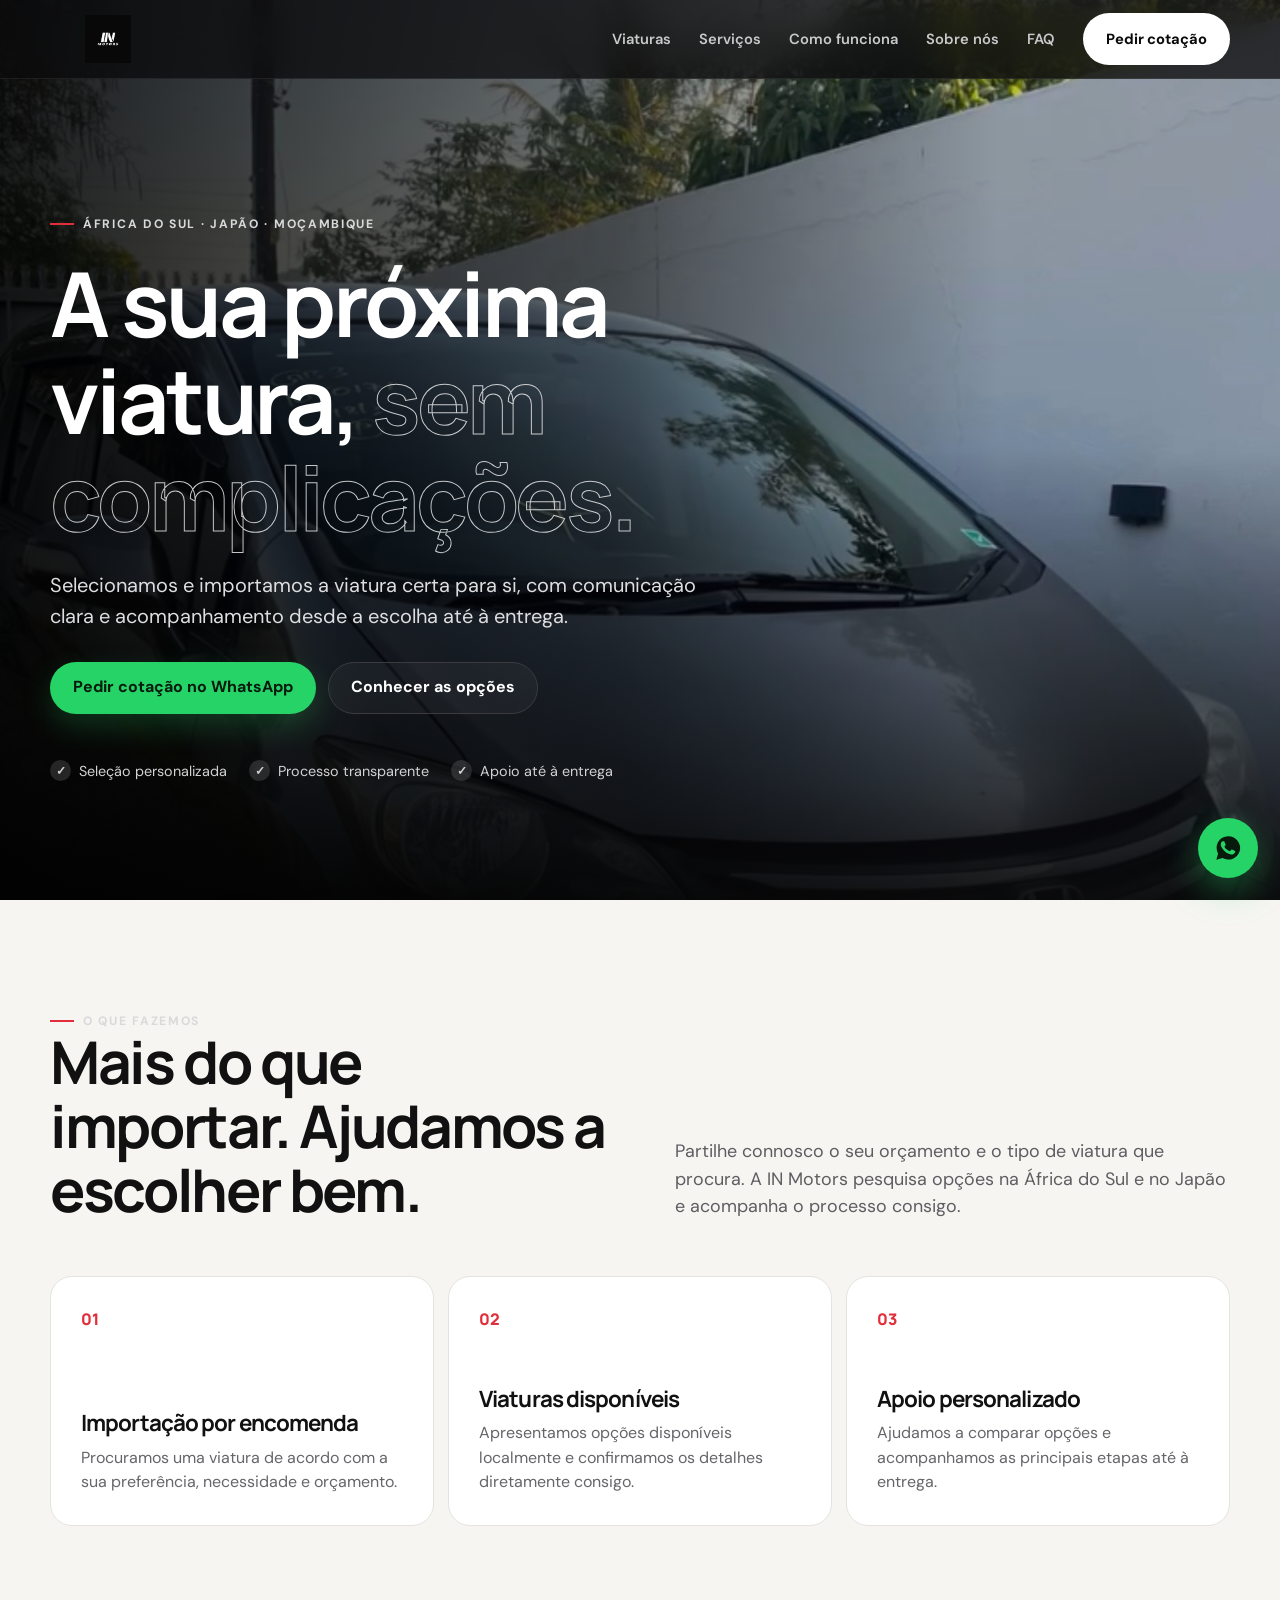
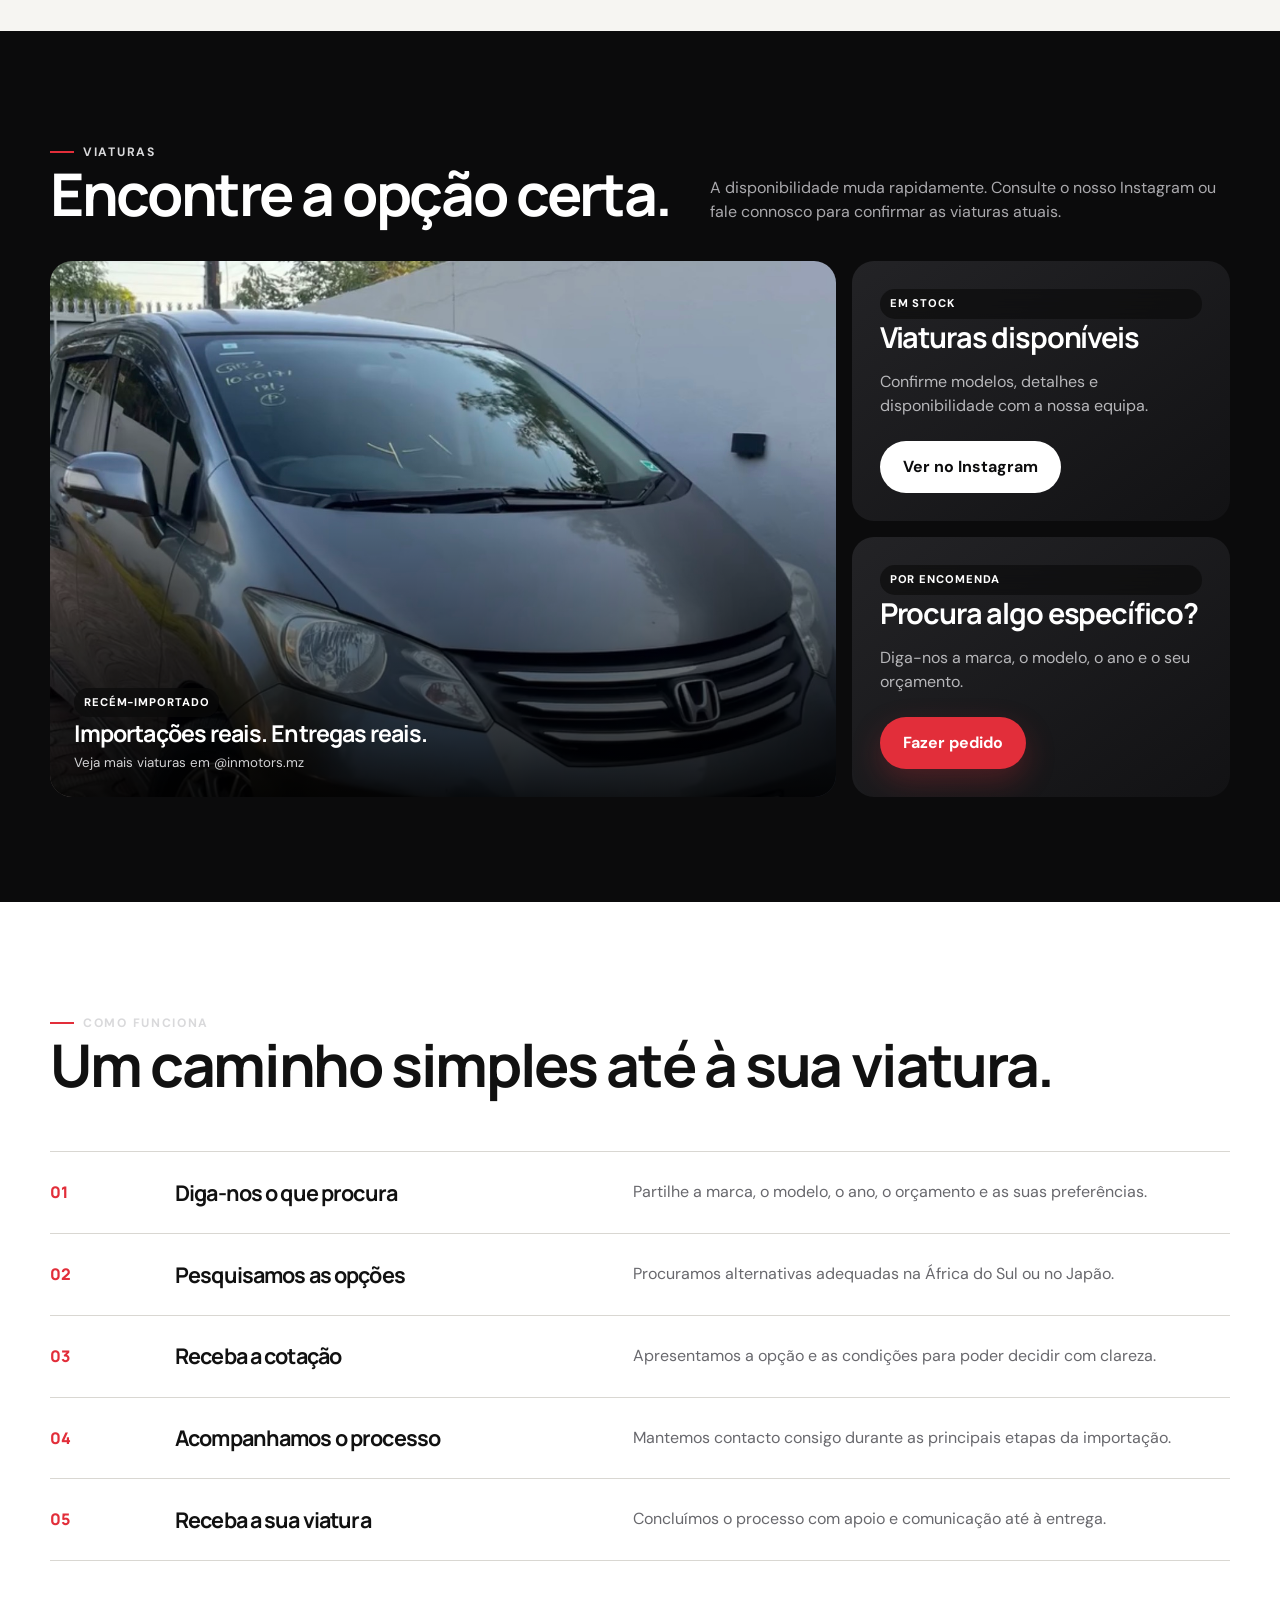
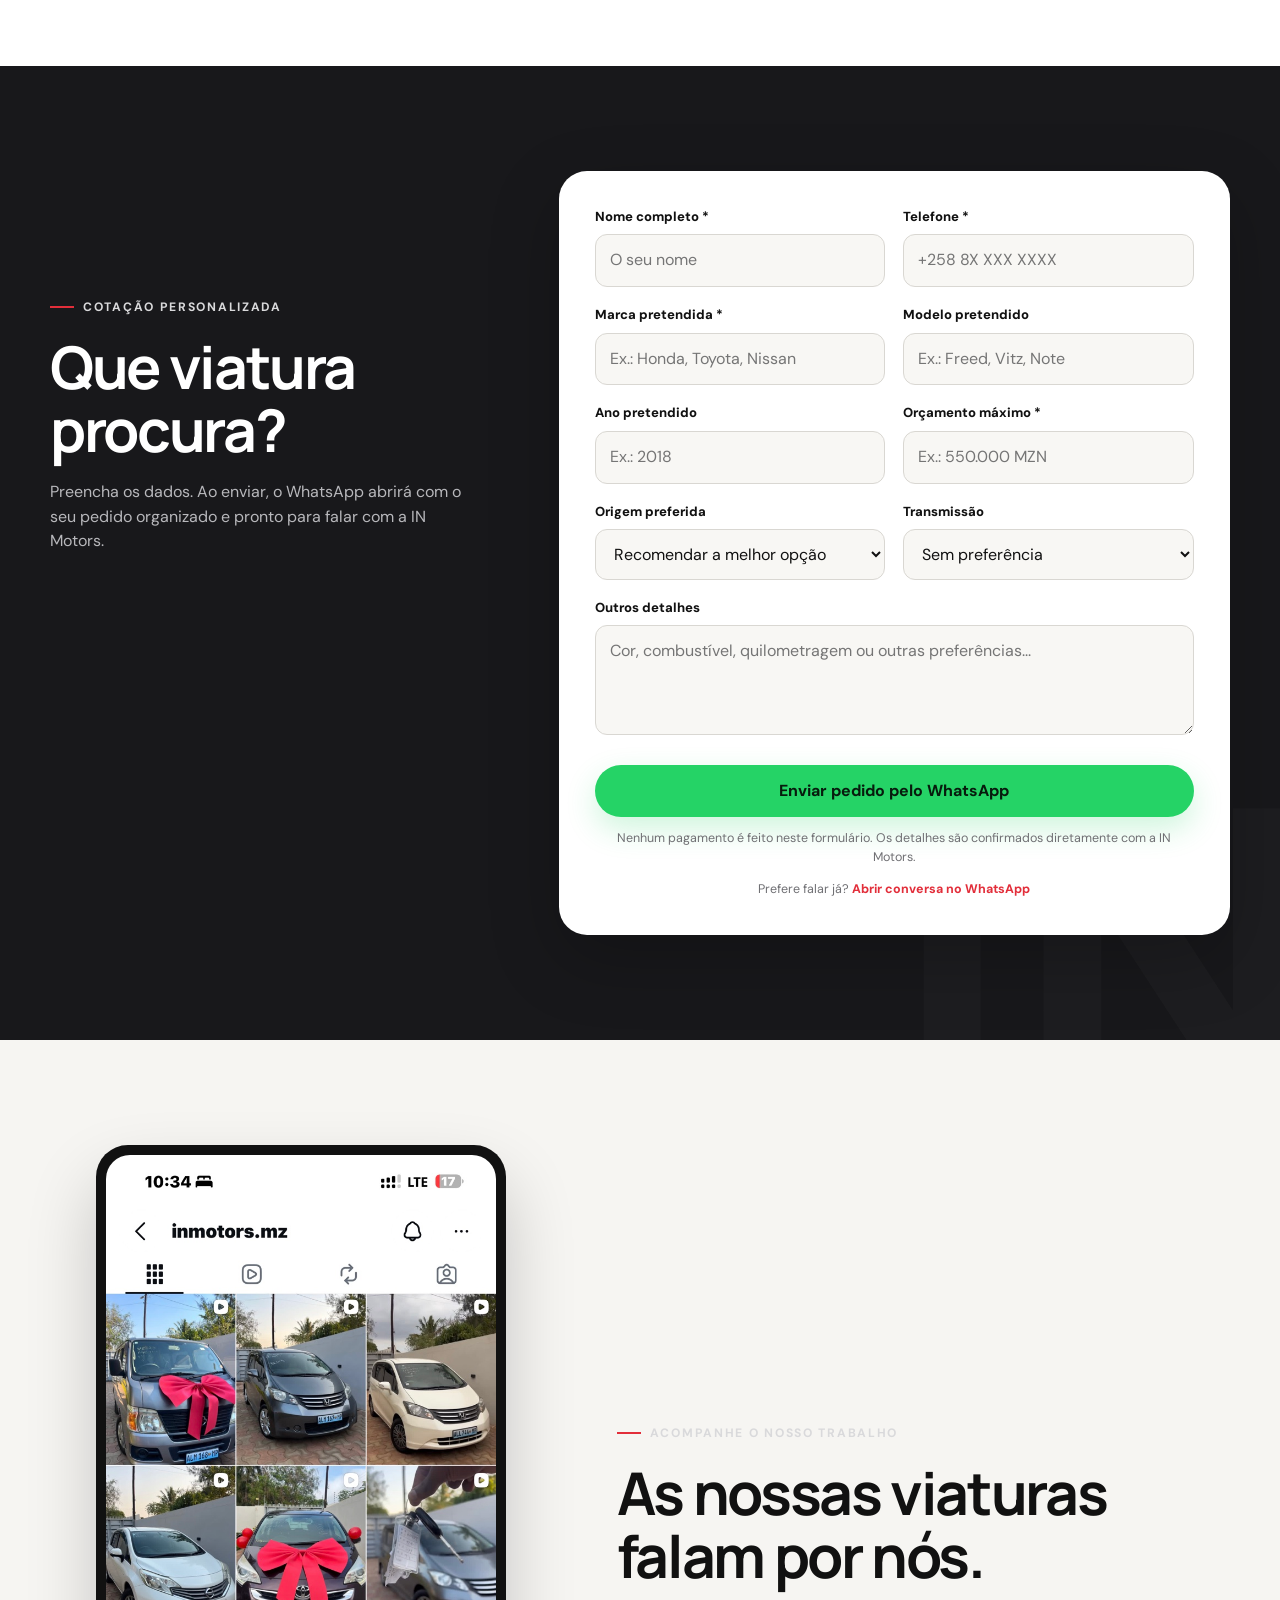
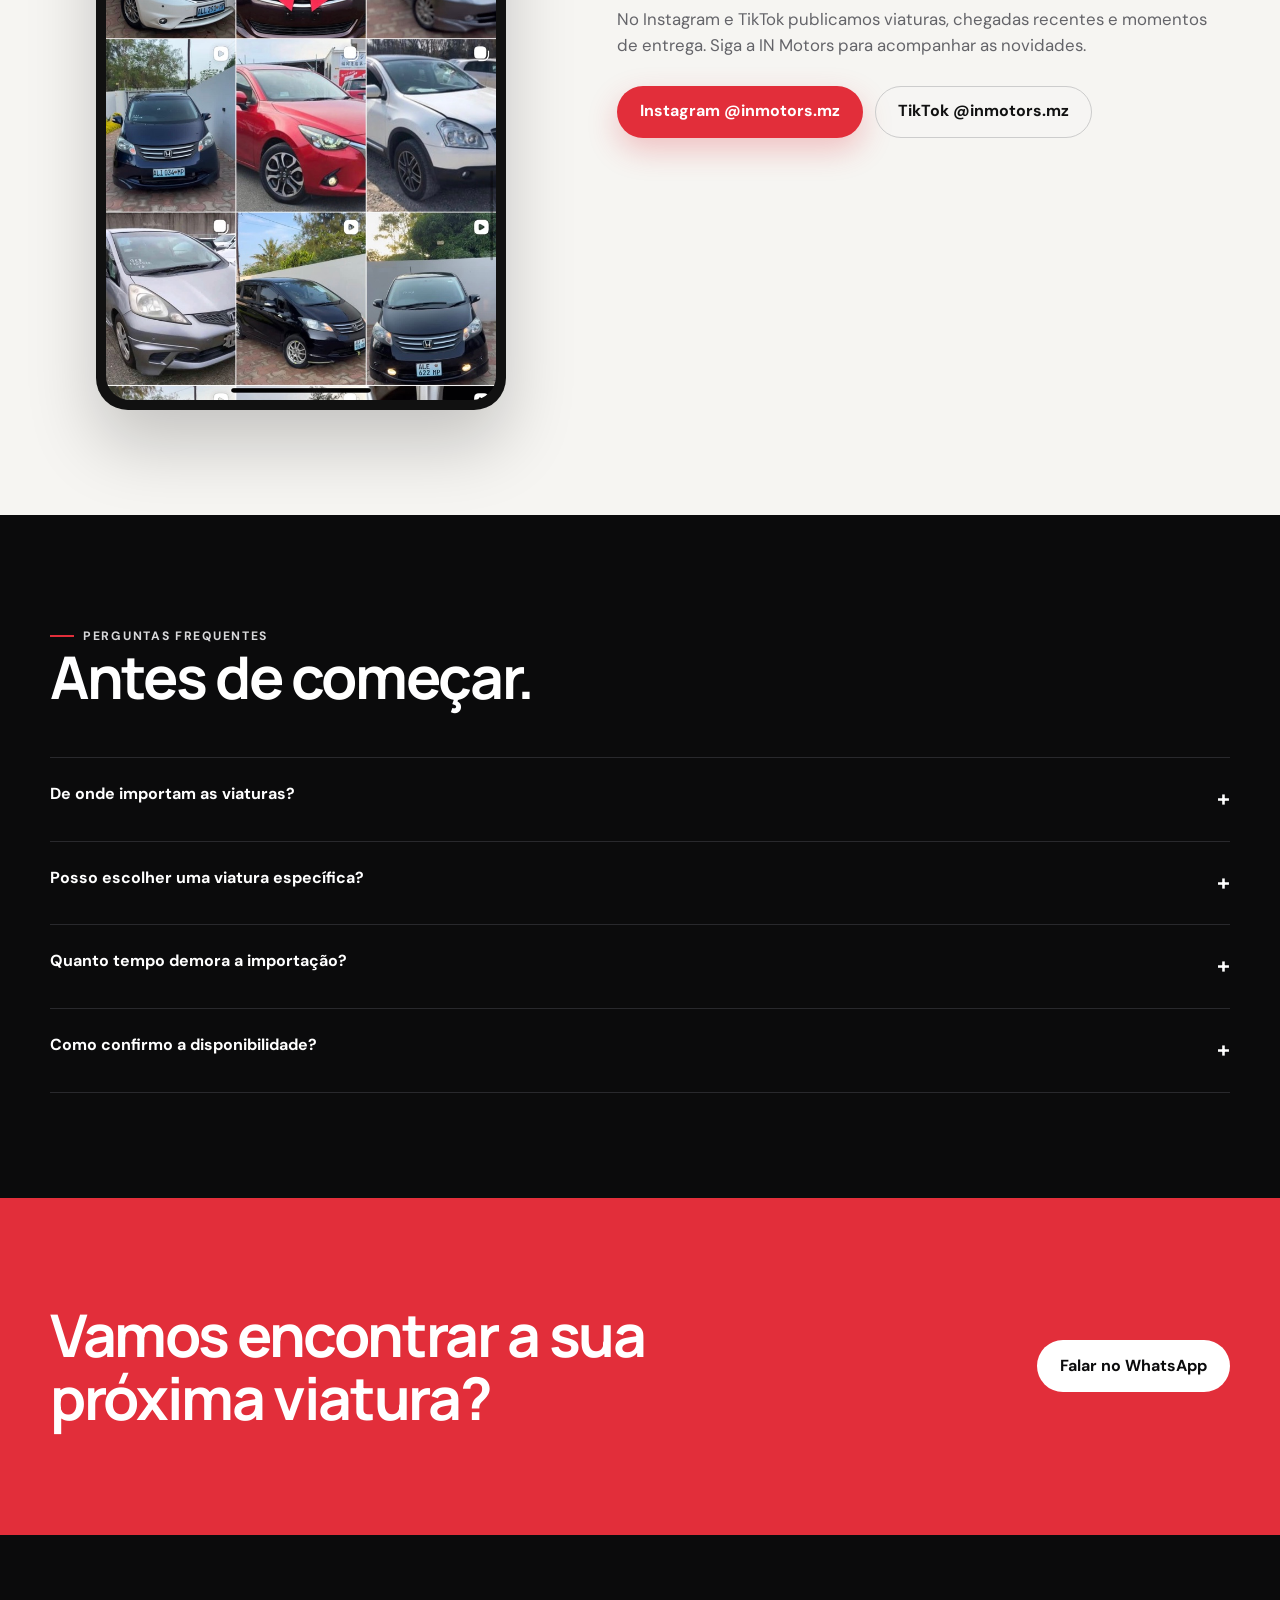
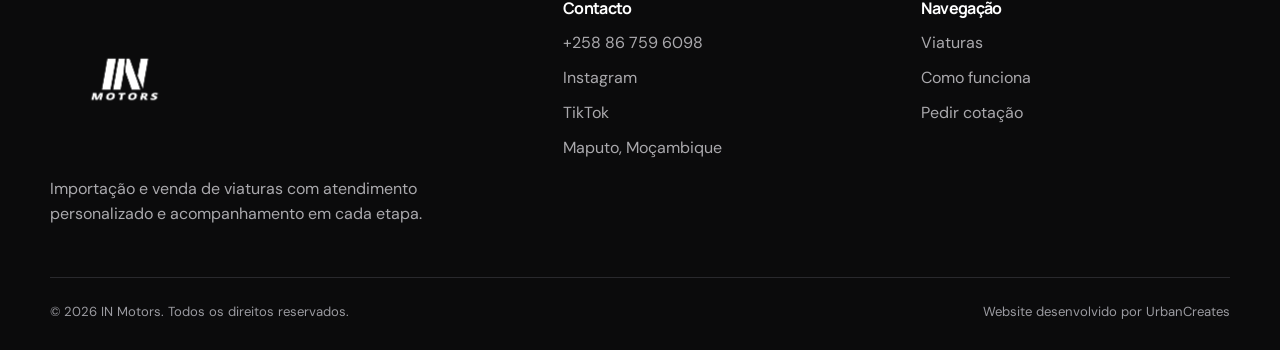
==== index.html @ f5ea85bd "first commit" ====
<!doctype html>
<html lang="pt-MZ">
<head>
  <meta charset="utf-8">
  <script>document.documentElement.classList.add('js')</script>
  <meta name="viewport" content="width=device-width,initial-scale=1">
  <meta name="theme-color" content="#0b0b0c">
  <meta name="robots" content="index,follow">
  <meta name="author" content="IN Motors">
  <title>IN Motors | Importação de Viaturas em Moçambique</title>
  <meta name="description" content="Importação de viaturas da África do Sul e do Japão com acompanhamento personalizado em Moçambique.">
  <meta property="og:title" content="IN Motors | A sua próxima viatura">
  <meta property="og:description" content="Escolha, importação e entrega com acompanhamento personalizado.">
  <meta property="og:type" content="website">
  <meta property="og:url" content="https://www.inmotors.mz/">
  <meta property="og:locale" content="pt_MZ">
  <meta property="og:image" content="https://www.inmotors.mz/assets/honda-imported.jpeg">
  <meta name="twitter:card" content="summary_large_image">
  <meta name="twitter:title" content="IN Motors | A sua próxima viatura">
  <meta name="twitter:description" content="Escolha, importação e entrega com acompanhamento personalizado.">
  <meta name="twitter:image" content="https://www.inmotors.mz/assets/honda-imported.jpeg">
  <link rel="canonical" href="https://www.inmotors.mz/">
  <link rel="preload" as="image" href="assets/honda-imported.jpeg" fetchpriority="high">
  <link rel="icon" href="data:image/svg+xml,%3Csvg%20xmlns='http://www.w3.org/2000/svg'%20viewBox='0%200%2064%2064'%3E%3Crect%20width='64'%20height='64'%20rx='12'%20fill='%23e22e3a'/%3E%3Ctext%20x='32'%20y='45'%20font-family='Arial,Helvetica,sans-serif'%20font-size='30'%20font-weight='bold'%20fill='white'%20text-anchor='middle'%3EIN%3C/text%3E%3C/svg%3E">
  <script type="application/ld+json">
  {
    "@context": "https://schema.org",
    "@type": "AutoDealer",
    "name": "IN Motors",
    "description": "Importação de viaturas da África do Sul e do Japão com acompanhamento personalizado em Moçambique.",
    "url": "https://www.inmotors.mz/",
    "image": "https://www.inmotors.mz/assets/honda-imported.jpeg",
    "telephone": "+258867596098",
    "address": { "@type": "PostalAddress", "addressLocality": "Maputo", "addressCountry": "MZ" },
    "areaServed": { "@type": "Country", "name": "Moçambique" },
    "sameAs": [
      "https://www.instagram.com/inmotors.mz/",
      "https://www.tiktok.com/@inmotors.mz"
    ]
  }
  </script>
  <link rel="preconnect" href="https://fonts.googleapis.com">
  <link rel="preconnect" href="https://fonts.gstatic.com" crossorigin>
  <link href="https://fonts.googleapis.com/css2?family=DM+Sans:wght@400;500;600;700&family=Manrope:wght@500;600;700;800&display=swap" rel="stylesheet">
  <style>
    :root{--ink:#0b0b0c;--panel:#131315;--paper:#f6f5f2;--white:#fff;--muted:#aaa9ad;--line:#29292d;--accent:#e22e3a;--green:#25d366;--radius:22px;--shadow:0 24px 70px rgba(0,0,0,.22)}
    *{box-sizing:border-box}html{scroll-behavior:smooth;scroll-padding-top:96px}body{margin:0;background:var(--ink);color:var(--white);font-family:"DM Sans",sans-serif;line-height:1.55;overflow-x:hidden}body.menu-open{overflow:hidden}img{display:block;max-width:100%}a{color:inherit;text-decoration:none}button,input,select,textarea{font:inherit}:focus-visible{outline:2px solid var(--accent);outline-offset:3px;border-radius:4px}.container{width:min(1180px,calc(100% - 40px));margin:auto}.eyebrow{display:inline-flex;align-items:center;gap:9px;color:#d9d9db;font-weight:700;font-size:.76rem;letter-spacing:.14em;text-transform:uppercase}.eyebrow:before{content:"";width:24px;height:2px;background:var(--accent)}h1,h2,h3{font-family:Manrope,sans-serif;letter-spacing:-.04em;line-height:1.08;margin:0}h1{font-size:clamp(2.8rem,7vw,6.5rem);max-width:850px}h2{font-size:clamp(2rem,4.6vw,4.25rem)}p{margin:0}.muted{color:var(--muted)}.section{padding:105px 0}.btn{display:inline-flex;align-items:center;justify-content:center;gap:10px;min-height:52px;padding:0 22px;border-radius:999px;border:1px solid transparent;font-weight:700;transition:.25s ease;cursor:pointer}.btn:hover{transform:translateY(-2px)}.btn-white{background:#fff;color:#0b0b0c}.btn-outline{border-color:#3b3b3f;color:#fff;background:rgba(255,255,255,.04)}.btn-red{background:var(--accent);color:#fff}.btn-wa{background:var(--green);color:#071b0d}.icon{width:20px;height:20px;fill:currentColor}.nav{position:fixed;inset:0 0 auto;z-index:50;border-bottom:1px solid rgba(255,255,255,.08);background:rgba(11,11,12,.76);backdrop-filter:blur(18px)}.nav-inner{height:78px;display:flex;align-items:center;justify-content:space-between;gap:30px}.logo{display:flex;align-items:center;gap:12px}.logo img{width:116px;height:48px;object-fit:contain;filter:invert(1);mix-blend-mode:screen}.nav-links{display:flex;align-items:center;gap:28px;font-weight:600;font-size:.92rem}.nav-links a:not(.btn){color:#c9c9cc}.nav-links a:hover{color:#fff}.menu-btn{display:none;color:#fff;background:none;border:0;padding:8px}.hero{min-height:100svh;display:flex;align-items:flex-end;position:relative;padding:160px 0 70px;background:#111 url("assets/honda-imported.jpeg") center 34%/cover no-repeat}.hero:before{content:"";position:absolute;inset:0;background:linear-gradient(90deg,rgba(0,0,0,.88) 0%,rgba(0,0,0,.55) 48%,rgba(0,0,0,.08) 78%),linear-gradient(0deg,rgba(11,11,12,.96) 0%,transparent 50%)}.hero-content{position:relative;z-index:1}.hero .eyebrow{margin-bottom:22px}.hero h1 span{color:#fff}@supports (-webkit-text-stroke:1px #fff){.hero h1 span{color:transparent;-webkit-text-stroke:1px rgba(255,255,255,.76)}}.hero-copy{max-width:650px;color:#dedee0;font-size:clamp(1rem,2vw,1.25rem);margin:24px 0 30px}.hero-actions{display:flex;flex-wrap:wrap;gap:12px}.trust-row{display:flex;flex-wrap:wrap;gap:22px;margin-top:46px;color:#d2d2d4;font-size:.9rem}.trust-row span{display:flex;align-items:center;gap:8px}.trust-row b{display:grid;place-items:center;width:21px;height:21px;border-radius:50%;background:rgba(255,255,255,.13);font-size:.75rem}.intro{background:var(--paper);color:#111}.split-head{display:grid;grid-template-columns:1fr 1fr;gap:70px;align-items:end;margin-bottom:55px}.split-head p{font-size:1.12rem;color:#5d5d62;max-width:560px}.service-grid{display:grid;grid-template-columns:repeat(3,1fr);gap:14px}.service-card{background:#fff;border:1px solid #e5e3df;border-radius:var(--radius);padding:30px;min-height:250px;display:flex;flex-direction:column}.number{font-family:Manrope,sans-serif;font-weight:800;color:var(--accent);margin-bottom:auto}.service-card h3{font-size:1.4rem;margin:28px 0 10px}.service-card p{color:#65656a}.inventory-head{display:flex;justify-content:space-between;align-items:end;gap:30px;margin-bottom:36px}.inventory-head p{max-width:520px}.vehicle-grid{display:grid;grid-template-columns:1.35fr .65fr;grid-template-rows:260px 260px;gap:16px}.vehicle-card{position:relative;overflow:hidden;border-radius:var(--radius);background:#222;isolation:isolate}.vehicle-card:first-child{grid-row:1/3}.vehicle-card img{width:100%;height:100%;object-fit:cover;transition:.6s ease}.vehicle-card:hover img{transform:scale(1.035)}.vehicle-card:after{content:"";position:absolute;inset:0;background:linear-gradient(0deg,rgba(0,0,0,.9),transparent 65%);z-index:1}.vehicle-info{position:absolute;z-index:2;inset:auto 24px 22px}.vehicle-info h3{font-size:1.45rem;margin:4px 0}.vehicle-info small{color:#d2d2d4}.status{display:inline-flex;padding:6px 10px;border-radius:99px;background:rgba(11,11,12,.66);backdrop-filter:blur(8px);font-size:.7rem;font-weight:800;letter-spacing:.08em;text-transform:uppercase}.vehicle-card.secondary{background:linear-gradient(145deg,#232326,#121214);padding:28px}.vehicle-card.secondary:after{display:none}.vehicle-card.secondary .vehicle-info{position:static;height:100%;display:flex;flex-direction:column}.vehicle-card.secondary h3{font-size:1.8rem;margin-top:auto}.vehicle-card.secondary p{color:#b7b7ba;margin:12px 0 22px}.vehicle-card.secondary .btn{align-self:flex-start}.process{background:#fff;color:#111}.steps{margin-top:55px;border-top:1px solid #d9d7d2}.step{display:grid;grid-template-columns:90px .85fr 1.2fr;gap:35px;padding:28px 0;border-bottom:1px solid #d9d7d2;align-items:center}.step-num{color:var(--accent);font-family:Manrope;font-weight:800}.step h3{font-size:1.35rem}.step p{color:#68686d}.quote{position:relative;background:#18181b;overflow:hidden}.quote:before{content:"IN";position:absolute;right:-40px;bottom:-120px;font-family:Manrope;font-weight:800;font-size:420px;color:rgba(255,255,255,.025);line-height:1}.quote-grid{position:relative;display:grid;grid-template-columns:.78fr 1.22fr;gap:80px}.quote-copy{position:sticky;top:120px;align-self:start}.quote-copy h2{margin:18px 0}.quote-copy p{color:#b8b8bc}.form{background:#fff;color:#111;padding:36px;border-radius:28px;box-shadow:var(--shadow)}.form-grid{display:grid;grid-template-columns:1fr 1fr;gap:18px}.field.full{grid-column:1/-1}.field label{display:block;font-size:.82rem;font-weight:800;margin-bottom:7px}.field input,.field select,.field textarea{width:100%;border:1px solid #d9d7d2;background:#f8f7f4;border-radius:12px;padding:13px 14px;color:#111;outline:0}.field input:focus,.field select:focus,.field textarea:focus{border-color:#111;box-shadow:0 0 0 3px rgba(0,0,0,.07)}.field textarea{resize:vertical;min-height:110px}.form .btn{width:100%;margin-top:22px;border:0}.form-note{font-size:.78rem;color:#6f6f73;margin-top:12px;text-align:center}.social{background:var(--paper);color:#111}.social-grid{display:grid;grid-template-columns:.9fr 1.1fr;gap:65px;align-items:center}.phone-shot{position:relative;margin:auto;width:min(410px,100%);padding:10px;background:#111;border-radius:32px;box-shadow:0 35px 70px rgba(0,0,0,.2);transform:rotate(-1.2deg)}.phone-shot img{width:100%;border-radius:24px}.social-copy h2{margin:18px 0}.social-copy>p{color:#646469;font-size:1.05rem;margin-bottom:28px}.social-actions{display:flex;flex-wrap:wrap;gap:12px}.faq-list{margin-top:48px;border-top:1px solid var(--line)}.faq-item{border-bottom:1px solid var(--line)}.faq-q{width:100%;color:#fff;background:none;border:0;padding:24px 0;text-align:left;display:flex;justify-content:space-between;gap:20px;font-weight:700;cursor:pointer}.faq-q span:last-child{font-size:1.4rem;transition:.25s}.faq-a{display:grid;grid-template-rows:0fr;transition:.3s}.faq-a p{overflow:hidden;color:#aaa9ad}.faq-item.open .faq-a{grid-template-rows:1fr}.faq-item.open .faq-a p{padding:0 40px 24px 0}.faq-item.open .faq-q span:last-child{transform:rotate(45deg)}.cta{background:var(--accent);color:#fff}.cta-inner{display:flex;align-items:center;justify-content:space-between;gap:40px}.cta h2{max-width:700px}.cta .btn-white{flex:0 0 auto}.footer{padding:65px 0 28px}.footer-grid{display:grid;grid-template-columns:1.2fr .8fr .8fr;gap:50px}.footer-brand img{width:150px;filter:invert(1);mix-blend-mode:screen;margin-bottom:18px}.footer-brand p{max-width:420px;color:#aaa9ad}.footer h3{font-size:1rem;margin-bottom:14px}.footer-links{display:grid;gap:10px;color:#aaa9ad}.footer-links a:hover{color:#fff}.copyright{border-top:1px solid var(--line);margin-top:50px;padding-top:24px;display:flex;justify-content:space-between;color:#9b9ba1;font-size:.82rem}.whatsapp-float{position:fixed;right:22px;bottom:22px;z-index:45;width:60px;height:60px;border-radius:50%;display:grid;place-items:center;background:var(--green);color:#071b0d;box-shadow:0 12px 35px rgba(37,211,102,.35);transition:.2s}.whatsapp-float:hover{transform:scale(1.06)}
    ::selection{background:var(--accent);color:#fff}
    .scroll-progress{position:fixed;top:0;left:0;height:3px;width:0;background:linear-gradient(90deg,var(--accent),#ff7a4d);z-index:60;transition:width .1s linear}
    .nav{transition:background .3s ease,box-shadow .3s ease}
    .nav.scrolled{background:rgba(11,11,12,.94);box-shadow:0 12px 34px rgba(0,0,0,.42)}
    .nav-links a:not(.btn){position:relative}
    .nav-links a:not(.btn):after{content:"";position:absolute;left:0;right:100%;bottom:-6px;height:2px;background:var(--accent);transition:right .3s ease}
    .nav-links a:not(.btn):hover:after,.nav-links a:not(.btn).active:after{right:0}
    .nav-links a:not(.btn).active{color:#fff}
    .btn:active{transform:translateY(0)}
    .btn-wa{box-shadow:0 12px 30px rgba(37,211,102,.22)}
    .btn-red{box-shadow:0 12px 30px rgba(226,46,58,.26)}
    .service-card{transition:transform .25s ease,box-shadow .25s ease}
    .service-card:hover{transform:translateY(-4px);box-shadow:0 22px 45px rgba(0,0,0,.09)}
    .field input:user-invalid,.field select:user-invalid,.field textarea:user-invalid{border-color:var(--accent);box-shadow:0 0 0 3px rgba(226,46,58,.12)}
    .form.sending button[type=submit]{opacity:.65;pointer-events:none}
    .form-ok{margin-top:14px;padding:12px 14px;border-radius:12px;background:rgba(37,211,102,.14);color:#0b6b33;font-size:.85rem;font-weight:700;text-align:center;display:none}
    .form-ok.show{display:block}
    .js .reveal{opacity:0;transform:translateY(24px);transition:opacity .7s cubic-bezier(.2,.7,.2,1),transform .7s cubic-bezier(.2,.7,.2,1)}
    .js .reveal.in{opacity:1;transform:none}
    @media(max-width:900px){.nav-links{position:fixed;inset:78px 0 0;background:#0b0b0c;display:none;flex-direction:column;align-items:flex-start;padding:36px 20px}.menu-open .nav-links{display:flex}.nav-links .btn{width:100%}.menu-btn{display:block}.hero{background-position:58% center}.hero:before{background:linear-gradient(0deg,rgba(0,0,0,.95),rgba(0,0,0,.18) 78%),linear-gradient(90deg,rgba(0,0,0,.72),transparent)}.split-head,.quote-grid,.social-grid{grid-template-columns:1fr;gap:42px}.service-grid{grid-template-columns:1fr 1fr}.quote-copy{position:static}.footer-grid{grid-template-columns:1fr 1fr}.footer-brand{grid-column:1/-1}}
    @media(max-width:650px){.container{width:min(100% - 28px,1180px)}.section{padding:76px 0}.nav-inner{height:68px}.nav-links{inset:68px 0 0}.logo img{width:100px;height:42px}.hero{min-height:760px;padding-bottom:44px}.hero-copy{font-size:1rem}.hero-actions .btn{width:100%}.trust-row{gap:12px;margin-top:30px}.service-grid{grid-template-columns:1fr}.service-card{min-height:220px}.inventory-head{display:block}.inventory-head p{margin-top:15px}.vehicle-grid{display:grid;grid-template-columns:1fr;grid-template-rows:420px auto auto}.vehicle-card:first-child{grid-row:auto}.vehicle-card.secondary{min-height:240px}.step{grid-template-columns:45px 1fr;gap:14px}.step p{grid-column:2}.form{padding:24px 18px}.form-grid{grid-template-columns:1fr}.field.full{grid-column:auto}.social-grid{display:flex;flex-direction:column-reverse}.cta-inner{align-items:flex-start;flex-direction:column}.footer-grid{grid-template-columns:1fr}.footer-brand{grid-column:auto}.copyright{display:block}.copyright span{display:block;margin-top:7px}}
    @media(prefers-reduced-motion:reduce){html{scroll-behavior:auto}*,*:before,*:after{animation-duration:.001ms!important;animation-iteration-count:1!important;transition-duration:.001ms!important}.btn:hover,.vehicle-card:hover img,.whatsapp-float:hover,.service-card:hover{transform:none}.js .reveal{opacity:1!important;transform:none!important}.scroll-progress{display:none}}
  </style>
</head>
<body>
  <div class="scroll-progress" id="scrollbar" aria-hidden="true"></div>
  <header class="nav">
    <div class="container nav-inner">
      <a class="logo" href="#inicio" aria-label="IN Motors — início"><img src="assets/in-motors-logo.jpeg" alt="IN Motors" width="116" height="48" decoding="async"></a>
      <nav class="nav-links" aria-label="Navegação principal">
        <a href="#viaturas">Viaturas</a><a href="#servicos">Serviços</a><a href="#processo">Como funciona</a><a href="#sobre">Sobre nós</a><a href="#faq">FAQ</a>
        <a class="btn btn-white" href="#cotacao">Pedir cotação</a>
      </nav>
      <button class="menu-btn" aria-label="Abrir menu" aria-expanded="false"><svg class="icon" viewBox="0 0 24 24"><path d="M3 6h18v2H3zm0 5h18v2H3zm0 5h18v2H3z"/></svg></button>
    </div>
  </header>

  <main>
    <section class="hero" id="inicio">
      <div class="container hero-content">
        <div class="eyebrow">África do Sul · Japão · Moçambique</div>
        <h1>A sua próxima viatura, <span>sem complicações.</span></h1>
        <p class="hero-copy">Selecionamos e importamos a viatura certa para si, com comunicação clara e acompanhamento desde a escolha até à entrega.</p>
        <div class="hero-actions">
          <a class="btn btn-wa" href="https://wa.me/258867596098?text=Ol%C3%A1%2C%20IN%20Motors.%20Gostaria%20de%20pedir%20uma%20cota%C3%A7%C3%A3o%20para%20uma%20viatura." target="_blank" rel="noopener">Pedir cotação no WhatsApp</a>
          <a class="btn btn-outline" href="#viaturas">Conhecer as opções</a>
        </div>
        <div class="trust-row"><span><b>✓</b> Seleção personalizada</span><span><b>✓</b> Processo transparente</span><span><b>✓</b> Apoio até à entrega</span></div>
      </div>
    </section>

    <section class="section intro" id="servicos">
      <div class="container">
        <div class="split-head reveal"><div><div class="eyebrow">O que fazemos</div><h2>Mais do que importar. Ajudamos a escolher bem.</h2></div><p>Partilhe connosco o seu orçamento e o tipo de viatura que procura. A IN Motors pesquisa opções na África do Sul e no Japão e acompanha o processo consigo.</p></div>
        <div class="service-grid reveal">
          <article class="service-card"><span class="number">01</span><h3>Importação por encomenda</h3><p>Procuramos uma viatura de acordo com a sua preferência, necessidade e orçamento.</p></article>
          <article class="service-card"><span class="number">02</span><h3>Viaturas disponíveis</h3><p>Apresentamos opções disponíveis localmente e confirmamos os detalhes diretamente consigo.</p></article>
          <article class="service-card"><span class="number">03</span><h3>Apoio personalizado</h3><p>Ajudamos a comparar opções e acompanhamos as principais etapas até à entrega.</p></article>
        </div>
      </div>
    </section>

    <section class="section" id="viaturas">
      <div class="container">
        <div class="inventory-head reveal"><div><div class="eyebrow">Viaturas</div><h2>Encontre a opção certa.</h2></div><p class="muted">A disponibilidade muda rapidamente. Consulte o nosso Instagram ou fale connosco para confirmar as viaturas atuais.</p></div>
        <div class="vehicle-grid reveal">
          <article class="vehicle-card"><img src="assets/honda-imported.jpeg" alt="Honda recentemente importado pela IN Motors" loading="lazy" decoding="async"><div class="vehicle-info"><span class="status">Recém-importado</span><h3>Importações reais. Entregas reais.</h3><small>Veja mais viaturas em @inmotors.mz</small></div></article>
          <article class="vehicle-card secondary"><div class="vehicle-info"><span class="status">Em stock</span><h3>Viaturas disponíveis</h3><p>Confirme modelos, detalhes e disponibilidade com a nossa equipa.</p><a class="btn btn-white" href="https://www.instagram.com/inmotors.mz/" target="_blank" rel="noopener">Ver no Instagram</a></div></article>
          <article class="vehicle-card secondary"><div class="vehicle-info"><span class="status">Por encomenda</span><h3>Procura algo específico?</h3><p>Diga-nos a marca, o modelo, o ano e o seu orçamento.</p><a class="btn btn-red" href="#cotacao">Fazer pedido</a></div></article>
        </div>
      </div>
    </section>

    <section class="section process" id="processo">
      <div class="container"><div class="eyebrow">Como funciona</div><h2>Um caminho simples até à sua viatura.</h2>
        <div class="steps reveal">
          <div class="step"><div class="step-num">01</div><h3>Diga-nos o que procura</h3><p>Partilhe a marca, o modelo, o ano, o orçamento e as suas preferências.</p></div>
          <div class="step"><div class="step-num">02</div><h3>Pesquisamos as opções</h3><p>Procuramos alternativas adequadas na África do Sul ou no Japão.</p></div>
          <div class="step"><div class="step-num">03</div><h3>Receba a cotação</h3><p>Apresentamos a opção e as condições para poder decidir com clareza.</p></div>
          <div class="step"><div class="step-num">04</div><h3>Acompanhamos o processo</h3><p>Mantemos contacto consigo durante as principais etapas da importação.</p></div>
          <div class="step"><div class="step-num">05</div><h3>Receba a sua viatura</h3><p>Concluímos o processo com apoio e comunicação até à entrega.</p></div>
        </div>
      </div>
    </section>

    <section class="section quote" id="cotacao">
      <div class="container quote-grid">
        <div class="quote-copy reveal"><div class="eyebrow">Cotação personalizada</div><h2>Que viatura procura?</h2><p>Preencha os dados. Ao enviar, o WhatsApp abrirá com o seu pedido organizado e pronto para falar com a IN Motors.</p></div>
        <form class="form reveal" id="quoteForm">
          <div class="form-grid">
            <div class="field"><label for="name">Nome completo *</label><input id="name" required autocomplete="name" placeholder="O seu nome"></div>
            <div class="field"><label for="phone">Telefone *</label><input id="phone" type="tel" inputmode="tel" required autocomplete="tel" placeholder="+258 8X XXX XXXX"></div>
            <div class="field"><label for="make">Marca pretendida *</label><input id="make" required placeholder="Ex.: Honda, Toyota, Nissan"></div>
            <div class="field"><label for="model">Modelo pretendido</label><input id="model" placeholder="Ex.: Freed, Vitz, Note"></div>
            <div class="field"><label for="year">Ano pretendido</label><input id="year" type="number" min="1990" max="2030" placeholder="Ex.: 2018"></div>
            <div class="field"><label for="budget">Orçamento máximo *</label><input id="budget" required placeholder="Ex.: 550.000 MZN"></div>
            <div class="field"><label for="origin">Origem preferida</label><select id="origin"><option>Recomendar a melhor opção</option><option>África do Sul</option><option>Japão</option></select></div>
            <div class="field"><label for="transmission">Transmissão</label><select id="transmission"><option>Sem preferência</option><option>Automática</option><option>Manual</option></select></div>
            <div class="field full"><label for="notes">Outros detalhes</label><textarea id="notes" placeholder="Cor, combustível, quilometragem ou outras preferências..."></textarea></div>
          </div>
          <button class="btn btn-wa" type="submit">Enviar pedido pelo WhatsApp</button>
          <p class="form-ok" id="formOk">A abrir o WhatsApp com o seu pedido organizado…</p>
          <p class="form-note">Nenhum pagamento é feito neste formulário. Os detalhes são confirmados diretamente com a IN Motors.</p>
          <p class="form-note">Prefere falar já? <a href="https://wa.me/258867596098" target="_blank" rel="noopener" style="color:var(--accent);font-weight:700">Abrir conversa no WhatsApp</a></p>
        </form>
      </div>
    </section>

    <section class="section social" id="sobre">
      <div class="container social-grid">
        <div class="phone-shot reveal"><img src="assets/instagram-inmotors.jpeg" alt="Perfil oficial da IN Motors no Instagram" loading="lazy" decoding="async"></div>
        <div class="social-copy reveal"><div class="eyebrow">Acompanhe o nosso trabalho</div><h2>As nossas viaturas falam por nós.</h2><p>No Instagram e TikTok publicamos viaturas, chegadas recentes e momentos de entrega. Siga a IN Motors para acompanhar as novidades.</p><div class="social-actions"><a class="btn btn-red" href="https://www.instagram.com/inmotors.mz/" target="_blank" rel="noopener">Instagram @inmotors.mz</a><a class="btn btn-outline" style="color:#111;border-color:#ccc" href="https://www.tiktok.com/@inmotors.mz" target="_blank" rel="noopener">TikTok @inmotors.mz</a></div></div>
      </div>
    </section>

    <section class="section" id="faq">
      <div class="container"><div class="eyebrow">Perguntas frequentes</div><h2>Antes de começar.</h2>
        <div class="faq-list reveal">
          <div class="faq-item"><button class="faq-q" type="button" aria-expanded="false"><span>De onde importam as viaturas?</span><span aria-hidden="true">+</span></button><div class="faq-a"><p>A IN Motors trabalha com opções provenientes da África do Sul e do Japão.</p></div></div>
          <div class="faq-item"><button class="faq-q" type="button" aria-expanded="false"><span>Posso escolher uma viatura específica?</span><span aria-hidden="true">+</span></button><div class="faq-a"><p>Sim. Indique a marca, modelo, ano, orçamento e preferências para procurarmos opções adequadas.</p></div></div>
          <div class="faq-item"><button class="faq-q" type="button" aria-expanded="false"><span>Quanto tempo demora a importação?</span><span aria-hidden="true">+</span></button><div class="faq-a"><p>O prazo depende da origem, disponibilidade, documentação e logística. A estimativa é apresentada durante a cotação.</p></div></div>
          <div class="faq-item"><button class="faq-q" type="button" aria-expanded="false"><span>Como confirmo a disponibilidade?</span><span aria-hidden="true">+</span></button><div class="faq-a"><p>Fale diretamente connosco pelo WhatsApp. A disponibilidade e os detalhes são sempre confirmados antes de qualquer decisão.</p></div></div>
        </div>
      </div>
    </section>

    <section class="section cta"><div class="container cta-inner reveal"><h2>Vamos encontrar a sua próxima viatura?</h2><a class="btn btn-white" href="https://wa.me/258867596098?text=Ol%C3%A1%2C%20IN%20Motors.%20Gostaria%20de%20receber%20mais%20informa%C3%A7%C3%B5es." target="_blank" rel="noopener">Falar no WhatsApp</a></div></section>
  </main>

  <footer class="footer"><div class="container"><div class="footer-grid"><div class="footer-brand"><img src="assets/in-motors-logo.jpeg" alt="IN Motors" loading="lazy" decoding="async"><p>Importação e venda de viaturas com atendimento personalizado e acompanhamento em cada etapa.</p></div><div><h3>Contacto</h3><div class="footer-links"><a href="https://wa.me/258867596098" target="_blank" rel="noopener">+258 86 759 6098</a><a href="https://www.instagram.com/inmotors.mz/" target="_blank" rel="noopener">Instagram</a><a href="https://www.tiktok.com/@inmotors.mz" target="_blank" rel="noopener">TikTok</a><span>Maputo, Moçambique</span></div></div><div><h3>Navegação</h3><div class="footer-links"><a href="#viaturas">Viaturas</a><a href="#processo">Como funciona</a><a href="#cotacao">Pedir cotação</a></div></div></div><div class="copyright"><p>© <span id="yr">2026</span> IN Motors. Todos os direitos reservados.</p><span>Website desenvolvido por UrbanCreates</span></div></div></footer>

  <a class="whatsapp-float" href="https://wa.me/258867596098?text=Ol%C3%A1%2C%20IN%20Motors.%20Visitei%20o%20vosso%20website%20e%20gostaria%20de%20receber%20mais%20informa%C3%A7%C3%B5es." target="_blank" rel="noopener" aria-label="Falar com a IN Motors no WhatsApp"><svg class="icon" style="width:28px;height:28px" viewBox="0 0 24 24"><path d="M12.04 2a9.84 9.84 0 0 0-8.52 14.75L2 22l5.38-1.41A9.98 9.98 0 1 0 12.04 2Zm5.82 14.08c-.25.7-1.47 1.34-2.02 1.41-.52.07-1.18.1-1.9-.13-.44-.14-1-.32-1.72-.63-3.03-1.31-5-4.37-5.15-4.57-.15-.2-1.23-1.64-1.23-3.13 0-1.49.78-2.22 1.06-2.52.28-.3.61-.37.81-.37h.59c.19 0 .44-.07.69.53.25.6.85 2.07.93 2.22.07.15.12.33.02.53-.1.2-.15.33-.3.5-.15.18-.32.39-.45.52-.15.15-.31.31-.13.61.18.3.79 1.3 1.7 2.11 1.17 1.04 2.15 1.36 2.45 1.51.3.15.48.13.65-.08.18-.2.76-.88.96-1.18.2-.3.41-.25.69-.15.28.1 1.77.84 2.07.99.3.15.5.23.58.35.07.13.07.73-.18 1.43Z"/></svg></a>
  <script>
    const WA='258867596098';
    const menuButton=document.querySelector('.menu-btn');
    menuButton.addEventListener('click',()=>{const open=document.body.classList.toggle('menu-open');menuButton.setAttribute('aria-expanded',open)});
    document.querySelectorAll('.nav-links a').forEach(a=>a.addEventListener('click',()=>{document.body.classList.remove('menu-open');menuButton.setAttribute('aria-expanded','false')}));

    document.querySelectorAll('.faq-q').forEach(button=>button.addEventListener('click',()=>{const item=button.parentElement;document.querySelectorAll('.faq-item').forEach(other=>{if(other!==item){other.classList.remove('open');other.querySelector('.faq-q').setAttribute('aria-expanded','false')}});const open=item.classList.toggle('open');button.setAttribute('aria-expanded',open)}));

    const form=document.getElementById('quoteForm');
    const formOk=document.getElementById('formOk');
    form.addEventListener('submit',event=>{
      event.preventDefault();
      if(!form.checkValidity()){form.reportValidity();return;}
      const v=id=>document.getElementById(id).value.trim();
      const message=`Olá, IN Motors. Gostaria de solicitar uma cotação personalizada.\n\nNome: ${v('name')}\nTelefone: ${v('phone')}\nMarca: ${v('make')}\nModelo: ${v('model')||'Sem preferência'}\nAno pretendido: ${v('year')||'Sem preferência'}\nOrçamento máximo: ${v('budget')}\nOrigem: ${v('origin')}\nTransmissão: ${v('transmission')}\nOutros detalhes: ${v('notes')||'Nenhum'}\n\nAguardo o vosso contacto. Obrigado.`;
      const url=`https://wa.me/${WA}?text=${encodeURIComponent(message)}`;
      form.classList.add('sending');
      const win=window.open(url,'_blank','noopener');
      if(!win){location.href=url;}
      form.classList.remove('sending');
      if(formOk){formOk.classList.add('show');setTimeout(()=>formOk.classList.remove('show'),6000);}
      form.reset();
    });

    const bar=document.getElementById('scrollbar');
    const nav=document.querySelector('.nav');
    const onScroll=()=>{
      const max=document.documentElement.scrollHeight-window.innerHeight;
      if(bar)bar.style.width=(max>0?window.scrollY/max*100:0)+'%';
      nav.classList.toggle('scrolled',window.scrollY>10);
    };
    onScroll();
    addEventListener('scroll',onScroll,{passive:true});

    const navMap=new Map();
    document.querySelectorAll('.nav-links a[href^="#"]').forEach(a=>navMap.set(a.getAttribute('href').slice(1),a));
    const spy=new IntersectionObserver(entries=>{entries.forEach(e=>{if(e.isIntersecting){navMap.forEach(a=>a.classList.remove('active'));const a=navMap.get(e.target.id);if(a)a.classList.add('active');}});},{rootMargin:'-45% 0px -50% 0px'});
    document.querySelectorAll('main section[id]').forEach(s=>spy.observe(s));

    const revealEls=document.querySelectorAll('.reveal');
    if('IntersectionObserver' in window){
      const io=new IntersectionObserver((entries,obs)=>{entries.forEach(e=>{if(e.isIntersecting){e.target.classList.add('in');obs.unobserve(e.target);}});},{rootMargin:'0px 0px -10% 0px'});
      revealEls.forEach(el=>io.observe(el));
    }else{
      revealEls.forEach(el=>el.classList.add('in'));
    }

    const yr=document.getElementById('yr');
    if(yr)yr.textContent=new Date().getFullYear();
  </script>
</body>
</html>
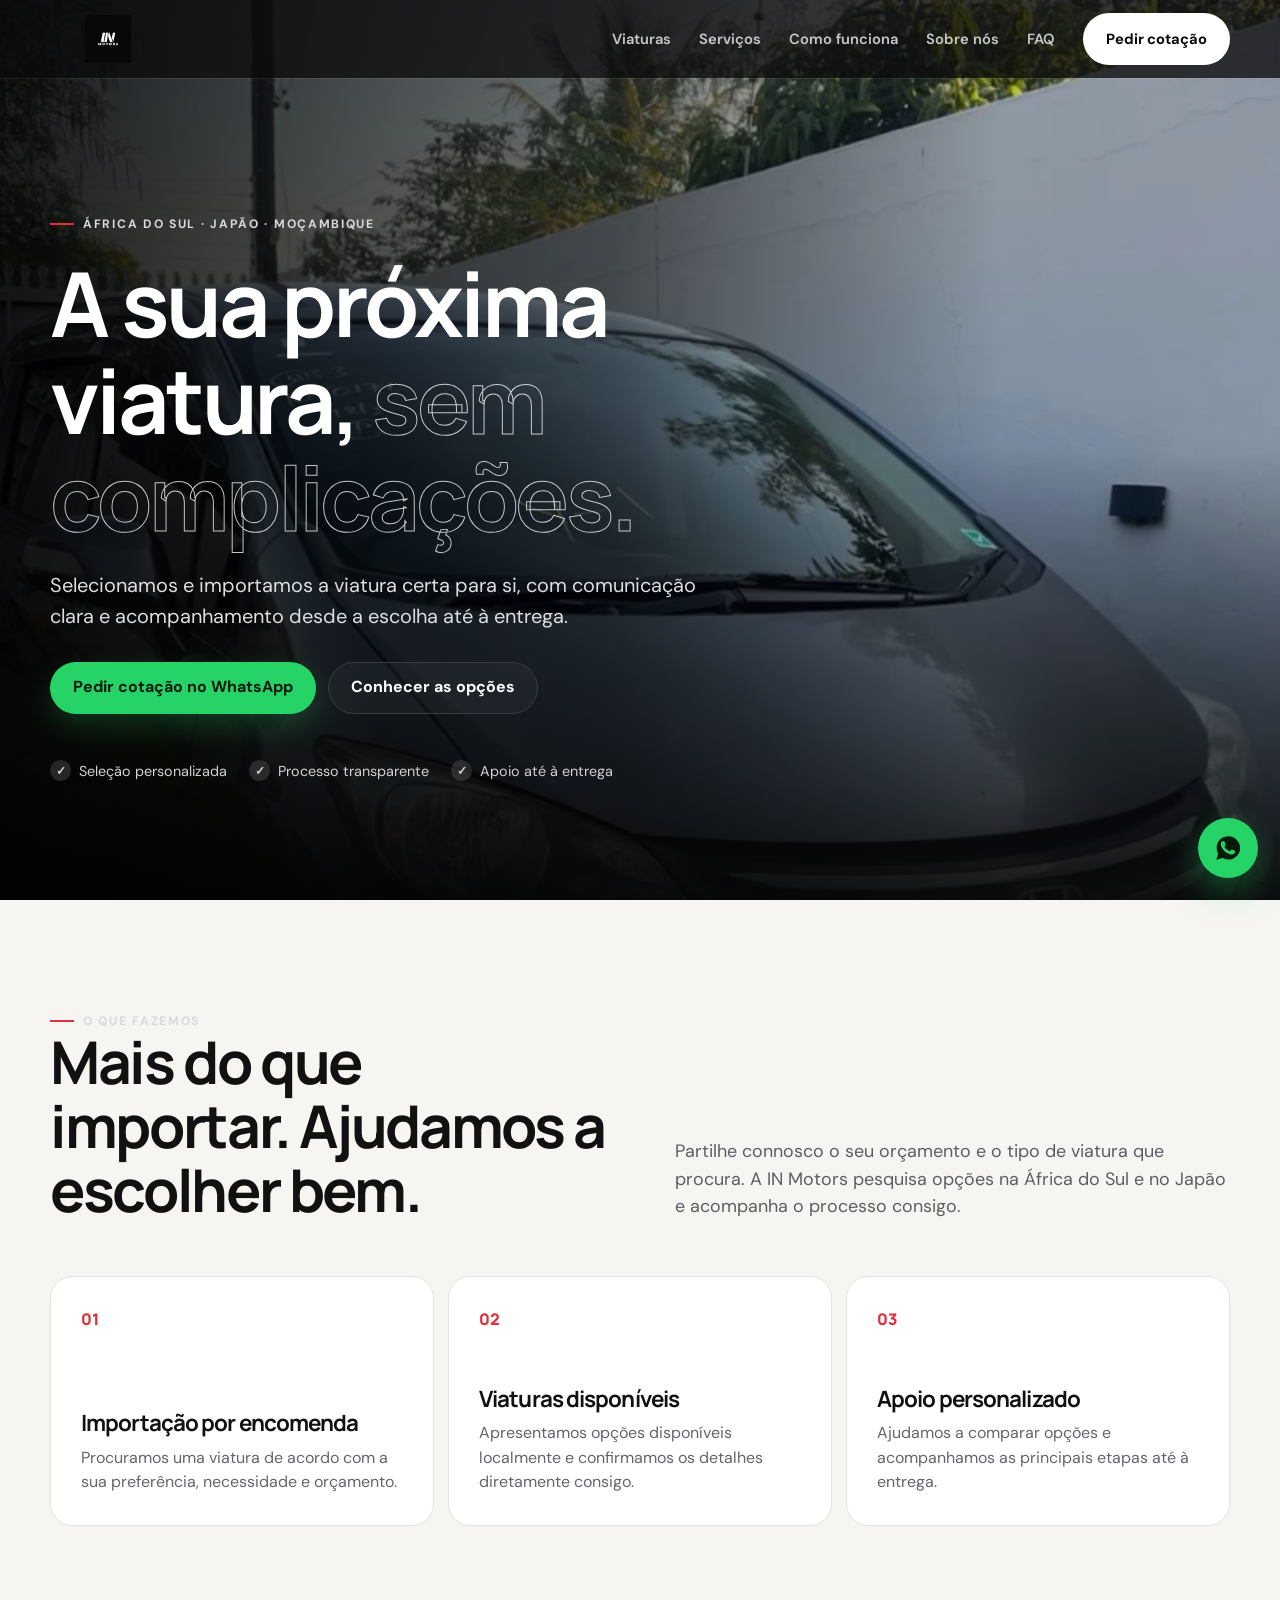
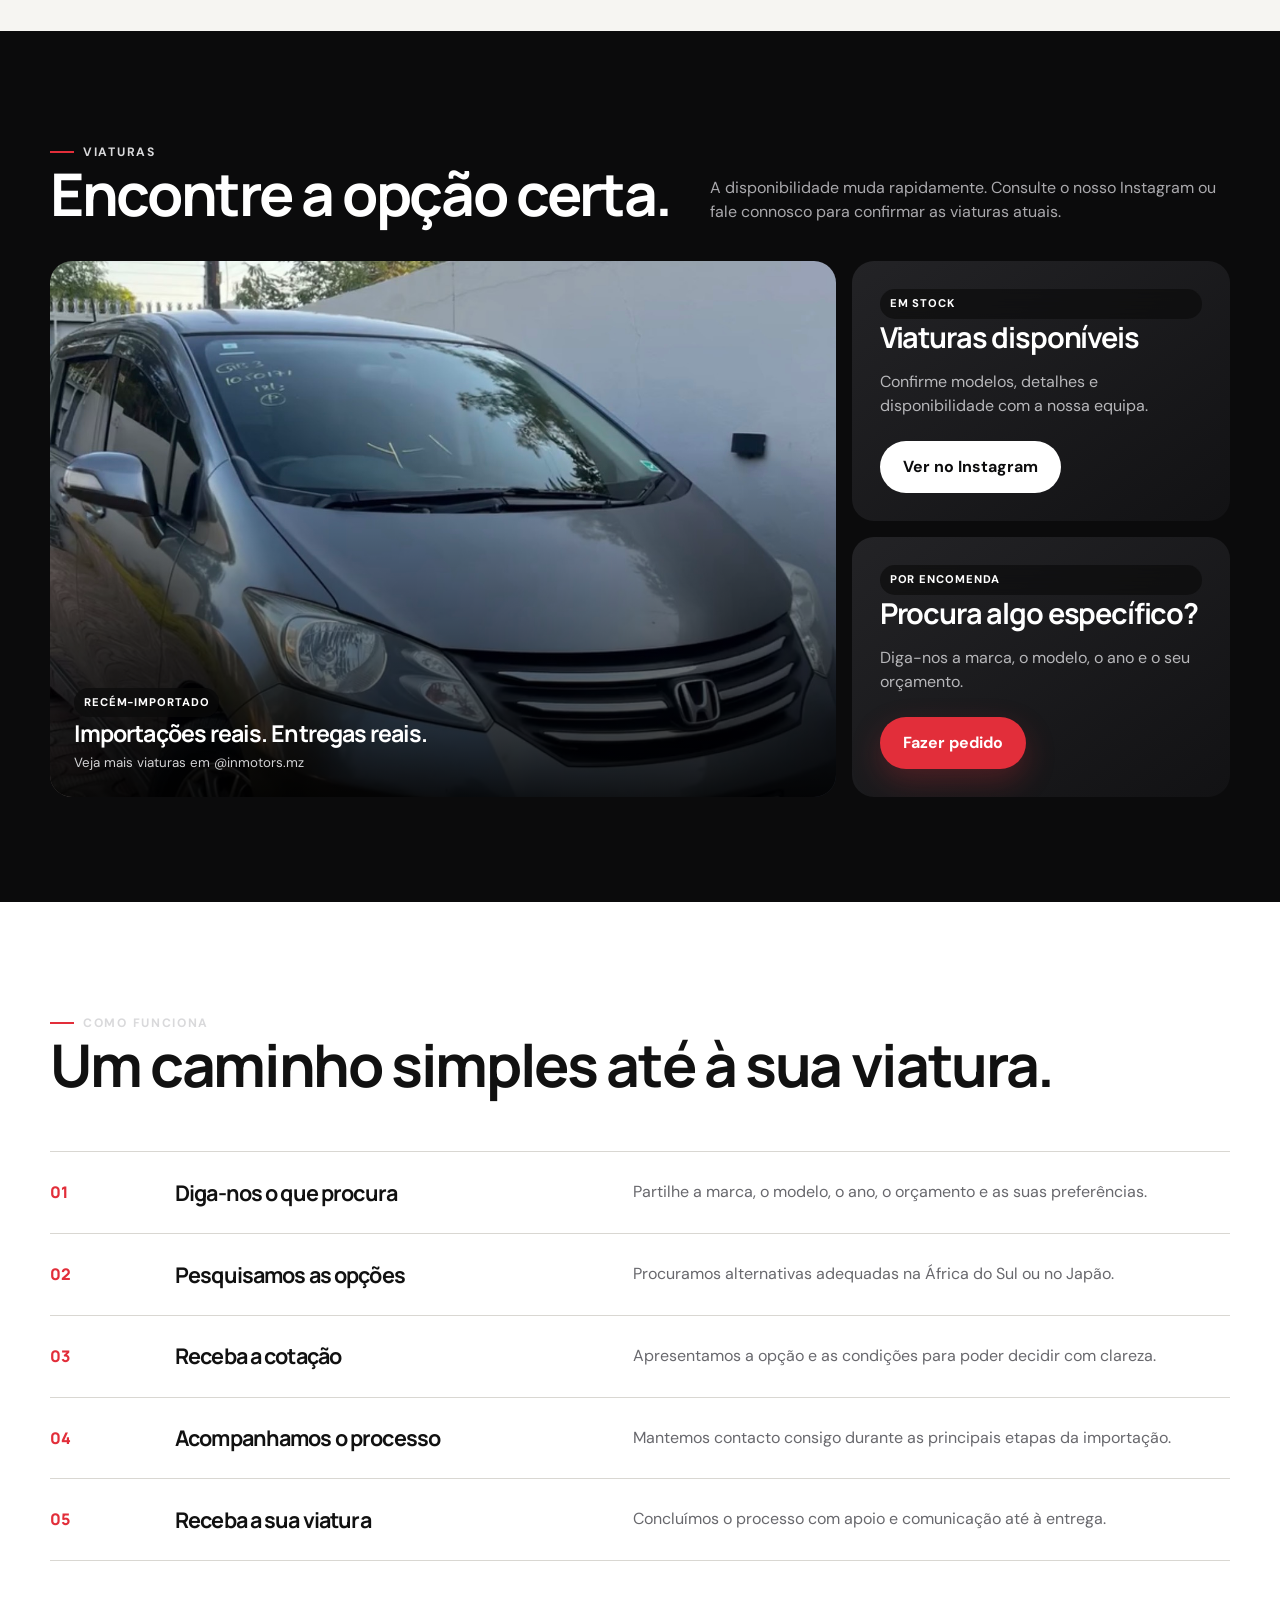
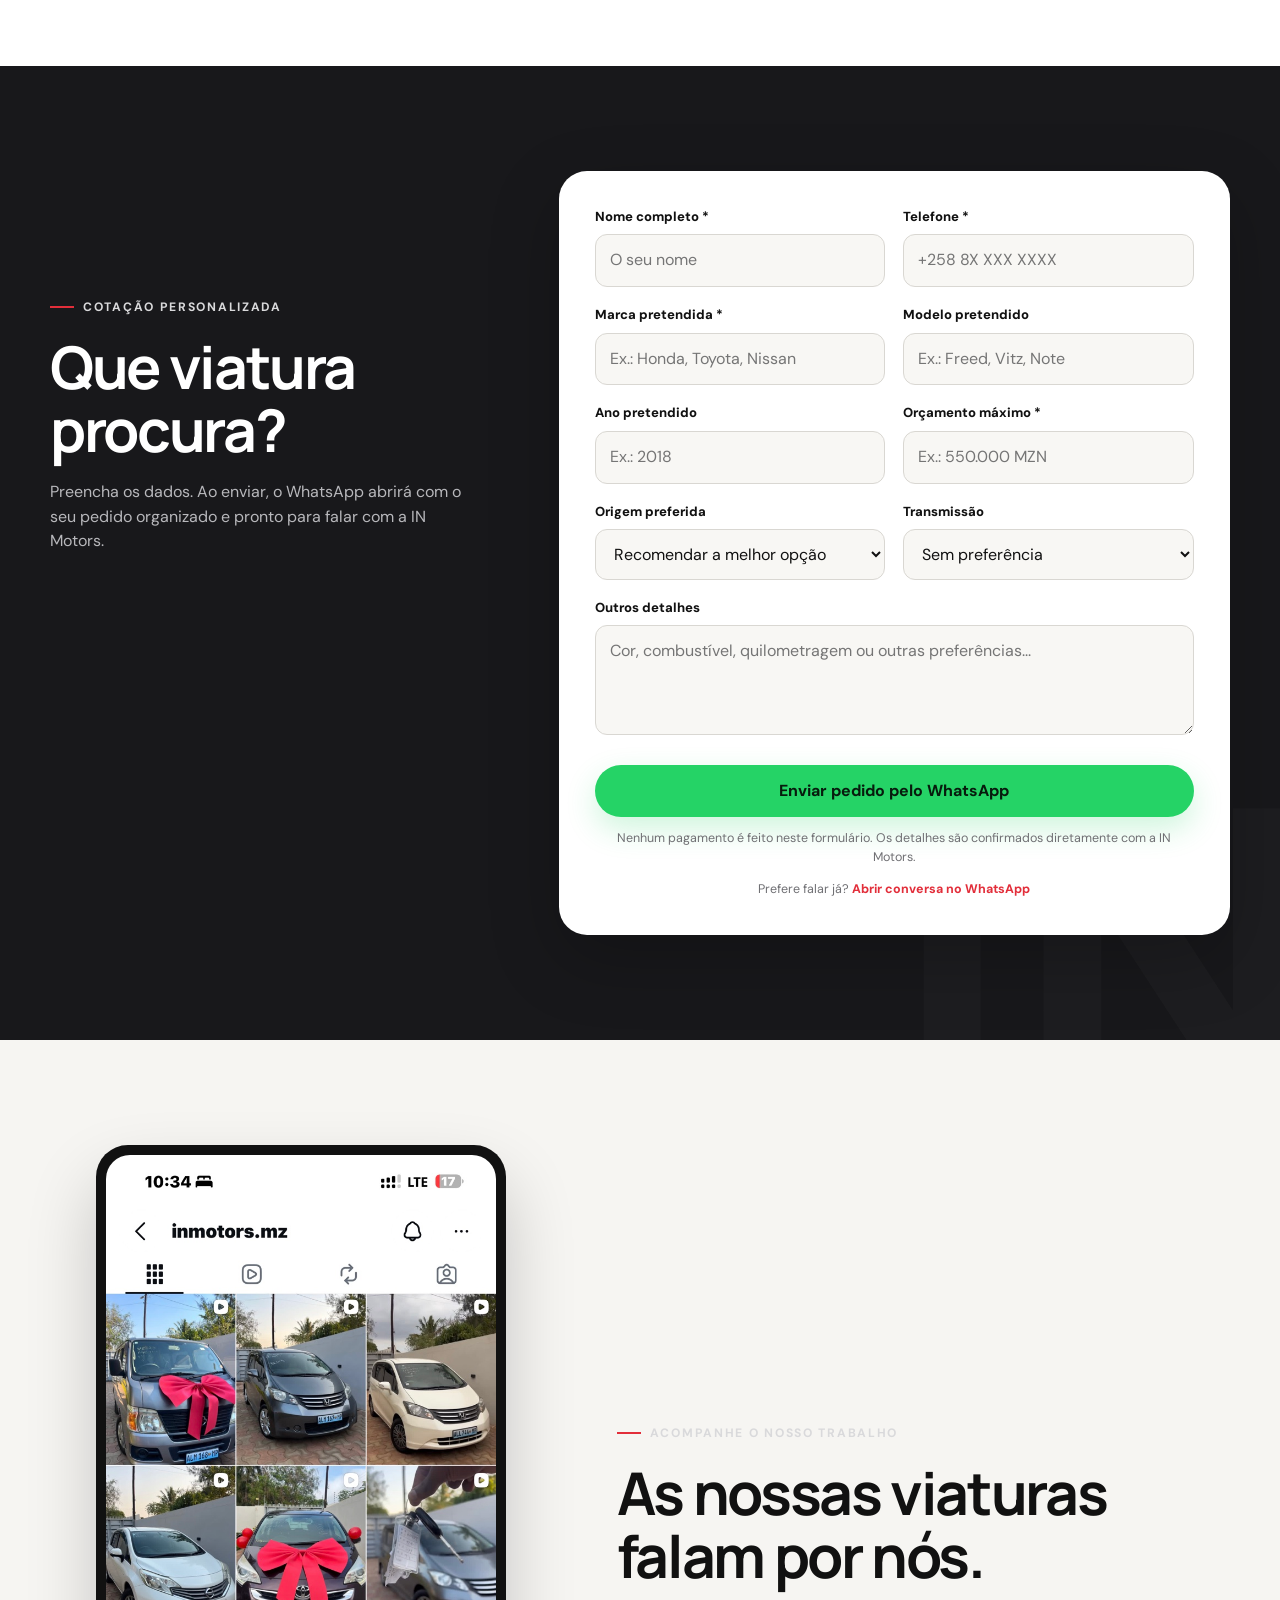
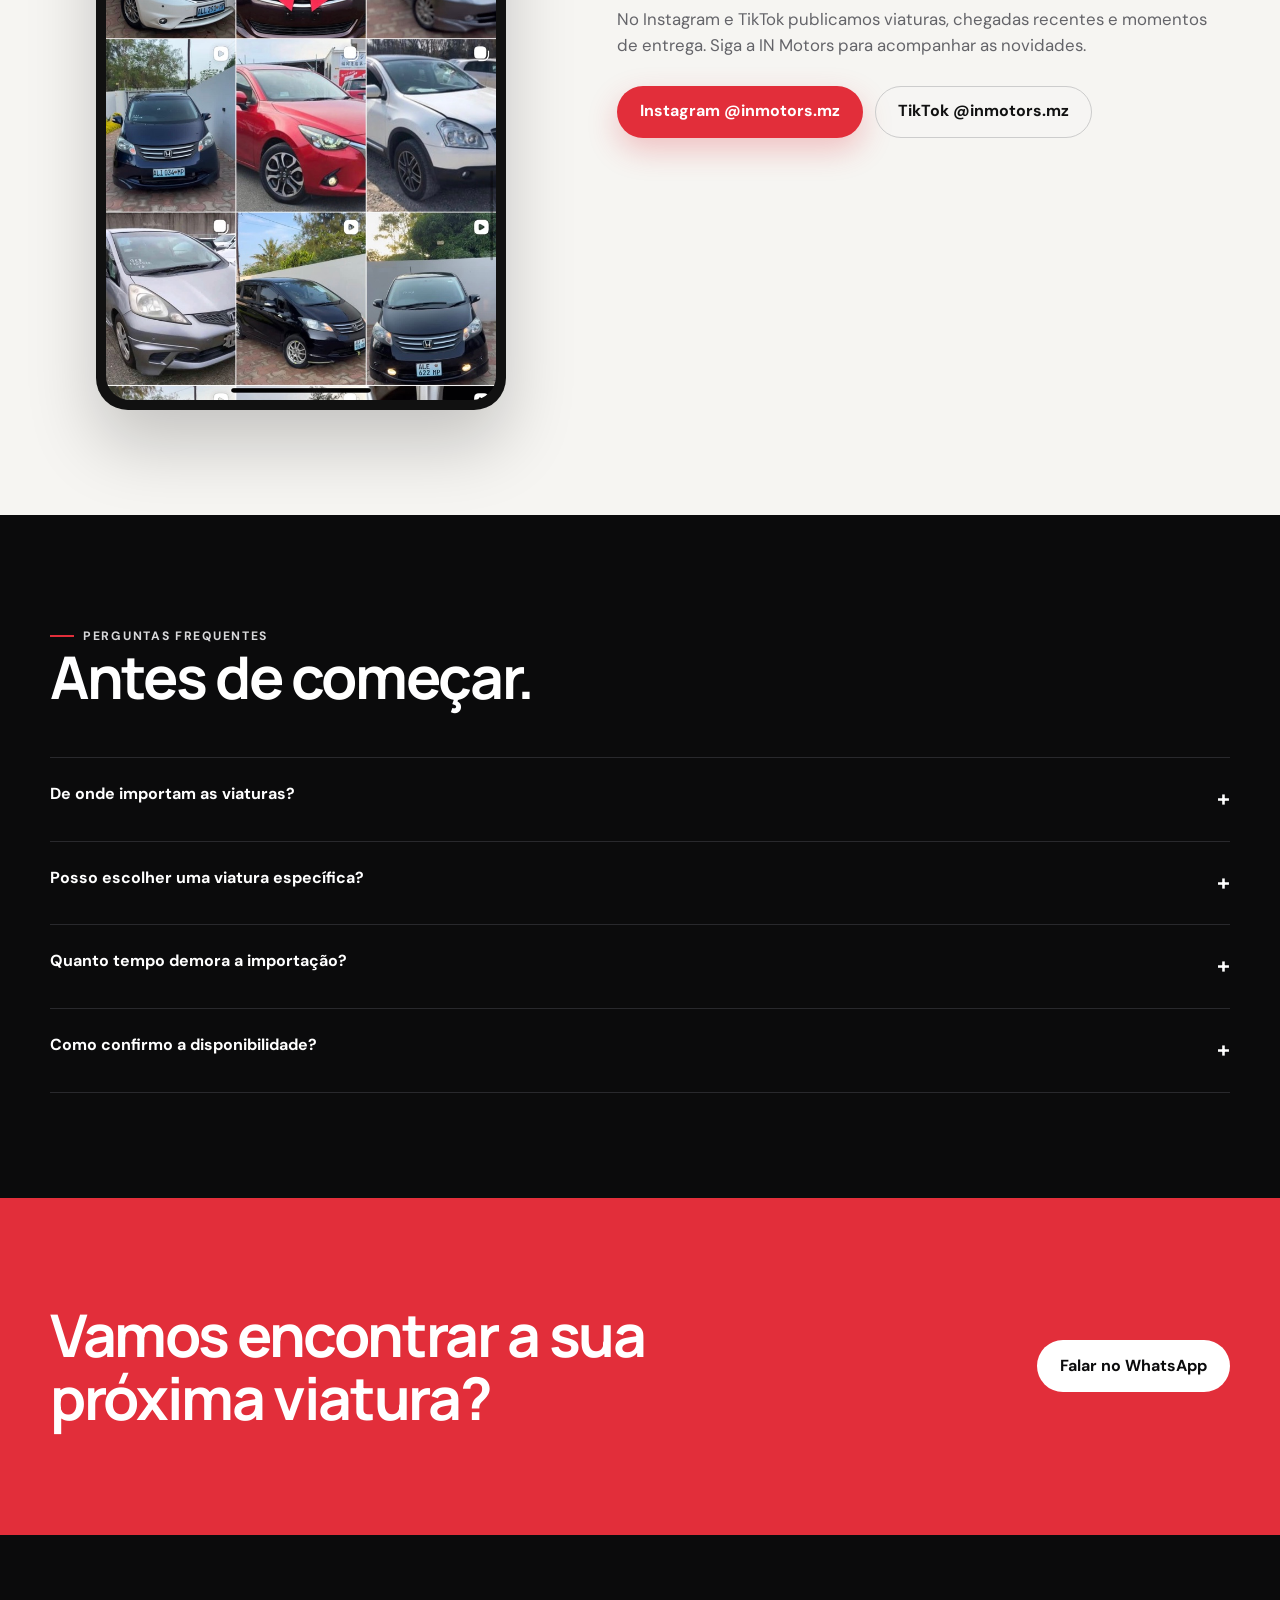
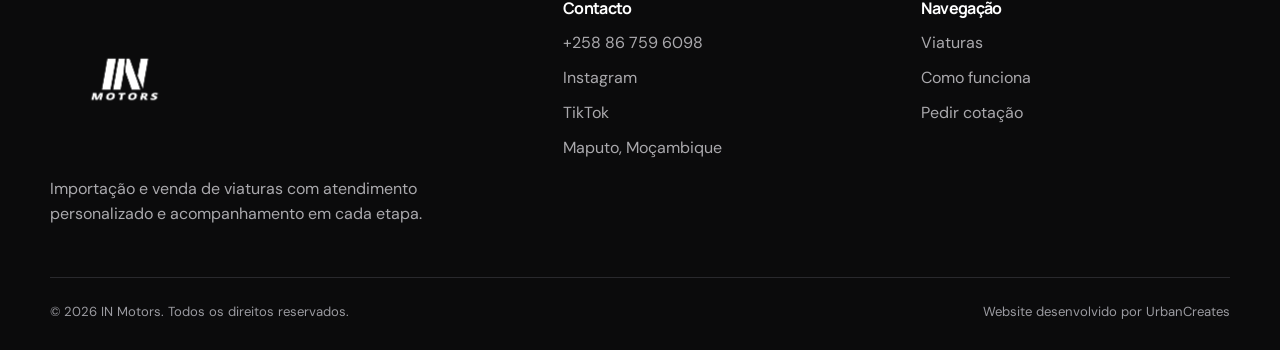
==== commit bc4a4db6: "Update Website" ====
--- a/index.html
+++ b/index.html
@@ -12,14 +12,14 @@
   <meta property="og:title" content="IN Motors | A sua próxima viatura">
   <meta property="og:description" content="Escolha, importação e entrega com acompanhamento personalizado.">
   <meta property="og:type" content="website">
-  <meta property="og:url" content="https://www.inmotors.mz/">
+  <meta property="og:url" content="https://inmotors.mz.co/">
   <meta property="og:locale" content="pt_MZ">
-  <meta property="og:image" content="https://www.inmotors.mz/assets/honda-imported.jpeg">
+  <meta property="og:image" content="https://inmotors.mz.co/assets/honda-imported.jpeg">
   <meta name="twitter:card" content="summary_large_image">
   <meta name="twitter:title" content="IN Motors | A sua próxima viatura">
   <meta name="twitter:description" content="Escolha, importação e entrega com acompanhamento personalizado.">
-  <meta name="twitter:image" content="https://www.inmotors.mz/assets/honda-imported.jpeg">
-  <link rel="canonical" href="https://www.inmotors.mz/">
+  <meta name="twitter:image" content="https://inmotors.mz.co/assets/honda-imported.jpeg">
+  <link rel="canonical" href="https://inmotors.mz.co/">
   <link rel="preload" as="image" href="assets/honda-imported.jpeg" fetchpriority="high">
   <link rel="icon" href="data:image/svg+xml,%3Csvg%20xmlns='http://www.w3.org/2000/svg'%20viewBox='0%200%2064%2064'%3E%3Crect%20width='64'%20height='64'%20rx='12'%20fill='%23e22e3a'/%3E%3Ctext%20x='32'%20y='45'%20font-family='Arial,Helvetica,sans-serif'%20font-size='30'%20font-weight='bold'%20fill='white'%20text-anchor='middle'%3EIN%3C/text%3E%3C/svg%3E">
   <script type="application/ld+json">
@@ -28,8 +28,8 @@
     "@type": "AutoDealer",
     "name": "IN Motors",
     "description": "Importação de viaturas da África do Sul e do Japão com acompanhamento personalizado em Moçambique.",
-    "url": "https://www.inmotors.mz/",
-    "image": "https://www.inmotors.mz/assets/honda-imported.jpeg",
+    "url": "https://inmotors.mz.co/",
+    "image": "https://inmotors.mz.co/assets/honda-imported.jpeg",
     "telephone": "+258867596098",
     "address": { "@type": "PostalAddress", "addressLocality": "Maputo", "addressCountry": "MZ" },
     "areaServed": { "@type": "Country", "name": "Moçambique" },
@@ -44,11 +44,12 @@
   <link href="https://fonts.googleapis.com/css2?family=DM+Sans:wght@400;500;600;700&family=Manrope:wght@500;600;700;800&display=swap" rel="stylesheet">
   <style>
     :root{--ink:#0b0b0c;--panel:#131315;--paper:#f6f5f2;--white:#fff;--muted:#aaa9ad;--line:#29292d;--accent:#e22e3a;--green:#25d366;--radius:22px;--shadow:0 24px 70px rgba(0,0,0,.22)}
-    *{box-sizing:border-box}html{scroll-behavior:smooth;scroll-padding-top:96px}body{margin:0;background:var(--ink);color:var(--white);font-family:"DM Sans",sans-serif;line-height:1.55;overflow-x:hidden}body.menu-open{overflow:hidden}img{display:block;max-width:100%}a{color:inherit;text-decoration:none}button,input,select,textarea{font:inherit}:focus-visible{outline:2px solid var(--accent);outline-offset:3px;border-radius:4px}.container{width:min(1180px,calc(100% - 40px));margin:auto}.eyebrow{display:inline-flex;align-items:center;gap:9px;color:#d9d9db;font-weight:700;font-size:.76rem;letter-spacing:.14em;text-transform:uppercase}.eyebrow:before{content:"";width:24px;height:2px;background:var(--accent)}h1,h2,h3{font-family:Manrope,sans-serif;letter-spacing:-.04em;line-height:1.08;margin:0}h1{font-size:clamp(2.8rem,7vw,6.5rem);max-width:850px}h2{font-size:clamp(2rem,4.6vw,4.25rem)}p{margin:0}.muted{color:var(--muted)}.section{padding:105px 0}.btn{display:inline-flex;align-items:center;justify-content:center;gap:10px;min-height:52px;padding:0 22px;border-radius:999px;border:1px solid transparent;font-weight:700;transition:.25s ease;cursor:pointer}.btn:hover{transform:translateY(-2px)}.btn-white{background:#fff;color:#0b0b0c}.btn-outline{border-color:#3b3b3f;color:#fff;background:rgba(255,255,255,.04)}.btn-red{background:var(--accent);color:#fff}.btn-wa{background:var(--green);color:#071b0d}.icon{width:20px;height:20px;fill:currentColor}.nav{position:fixed;inset:0 0 auto;z-index:50;border-bottom:1px solid rgba(255,255,255,.08);background:rgba(11,11,12,.76);backdrop-filter:blur(18px)}.nav-inner{height:78px;display:flex;align-items:center;justify-content:space-between;gap:30px}.logo{display:flex;align-items:center;gap:12px}.logo img{width:116px;height:48px;object-fit:contain;filter:invert(1);mix-blend-mode:screen}.nav-links{display:flex;align-items:center;gap:28px;font-weight:600;font-size:.92rem}.nav-links a:not(.btn){color:#c9c9cc}.nav-links a:hover{color:#fff}.menu-btn{display:none;color:#fff;background:none;border:0;padding:8px}.hero{min-height:100svh;display:flex;align-items:flex-end;position:relative;padding:160px 0 70px;background:#111 url("assets/honda-imported.jpeg") center 34%/cover no-repeat}.hero:before{content:"";position:absolute;inset:0;background:linear-gradient(90deg,rgba(0,0,0,.88) 0%,rgba(0,0,0,.55) 48%,rgba(0,0,0,.08) 78%),linear-gradient(0deg,rgba(11,11,12,.96) 0%,transparent 50%)}.hero-content{position:relative;z-index:1}.hero .eyebrow{margin-bottom:22px}.hero h1 span{color:#fff}@supports (-webkit-text-stroke:1px #fff){.hero h1 span{color:transparent;-webkit-text-stroke:1px rgba(255,255,255,.76)}}.hero-copy{max-width:650px;color:#dedee0;font-size:clamp(1rem,2vw,1.25rem);margin:24px 0 30px}.hero-actions{display:flex;flex-wrap:wrap;gap:12px}.trust-row{display:flex;flex-wrap:wrap;gap:22px;margin-top:46px;color:#d2d2d4;font-size:.9rem}.trust-row span{display:flex;align-items:center;gap:8px}.trust-row b{display:grid;place-items:center;width:21px;height:21px;border-radius:50%;background:rgba(255,255,255,.13);font-size:.75rem}.intro{background:var(--paper);color:#111}.split-head{display:grid;grid-template-columns:1fr 1fr;gap:70px;align-items:end;margin-bottom:55px}.split-head p{font-size:1.12rem;color:#5d5d62;max-width:560px}.service-grid{display:grid;grid-template-columns:repeat(3,1fr);gap:14px}.service-card{background:#fff;border:1px solid #e5e3df;border-radius:var(--radius);padding:30px;min-height:250px;display:flex;flex-direction:column}.number{font-family:Manrope,sans-serif;font-weight:800;color:var(--accent);margin-bottom:auto}.service-card h3{font-size:1.4rem;margin:28px 0 10px}.service-card p{color:#65656a}.inventory-head{display:flex;justify-content:space-between;align-items:end;gap:30px;margin-bottom:36px}.inventory-head p{max-width:520px}.vehicle-grid{display:grid;grid-template-columns:1.35fr .65fr;grid-template-rows:260px 260px;gap:16px}.vehicle-card{position:relative;overflow:hidden;border-radius:var(--radius);background:#222;isolation:isolate}.vehicle-card:first-child{grid-row:1/3}.vehicle-card img{width:100%;height:100%;object-fit:cover;transition:.6s ease}.vehicle-card:hover img{transform:scale(1.035)}.vehicle-card:after{content:"";position:absolute;inset:0;background:linear-gradient(0deg,rgba(0,0,0,.9),transparent 65%);z-index:1}.vehicle-info{position:absolute;z-index:2;inset:auto 24px 22px}.vehicle-info h3{font-size:1.45rem;margin:4px 0}.vehicle-info small{color:#d2d2d4}.status{display:inline-flex;padding:6px 10px;border-radius:99px;background:rgba(11,11,12,.66);backdrop-filter:blur(8px);font-size:.7rem;font-weight:800;letter-spacing:.08em;text-transform:uppercase}.vehicle-card.secondary{background:linear-gradient(145deg,#232326,#121214);padding:28px}.vehicle-card.secondary:after{display:none}.vehicle-card.secondary .vehicle-info{position:static;height:100%;display:flex;flex-direction:column}.vehicle-card.secondary h3{font-size:1.8rem;margin-top:auto}.vehicle-card.secondary p{color:#b7b7ba;margin:12px 0 22px}.vehicle-card.secondary .btn{align-self:flex-start}.process{background:#fff;color:#111}.steps{margin-top:55px;border-top:1px solid #d9d7d2}.step{display:grid;grid-template-columns:90px .85fr 1.2fr;gap:35px;padding:28px 0;border-bottom:1px solid #d9d7d2;align-items:center}.step-num{color:var(--accent);font-family:Manrope;font-weight:800}.step h3{font-size:1.35rem}.step p{color:#68686d}.quote{position:relative;background:#18181b;overflow:hidden}.quote:before{content:"IN";position:absolute;right:-40px;bottom:-120px;font-family:Manrope;font-weight:800;font-size:420px;color:rgba(255,255,255,.025);line-height:1}.quote-grid{position:relative;display:grid;grid-template-columns:.78fr 1.22fr;gap:80px}.quote-copy{position:sticky;top:120px;align-self:start}.quote-copy h2{margin:18px 0}.quote-copy p{color:#b8b8bc}.form{background:#fff;color:#111;padding:36px;border-radius:28px;box-shadow:var(--shadow)}.form-grid{display:grid;grid-template-columns:1fr 1fr;gap:18px}.field.full{grid-column:1/-1}.field label{display:block;font-size:.82rem;font-weight:800;margin-bottom:7px}.field input,.field select,.field textarea{width:100%;border:1px solid #d9d7d2;background:#f8f7f4;border-radius:12px;padding:13px 14px;color:#111;outline:0}.field input:focus,.field select:focus,.field textarea:focus{border-color:#111;box-shadow:0 0 0 3px rgba(0,0,0,.07)}.field textarea{resize:vertical;min-height:110px}.form .btn{width:100%;margin-top:22px;border:0}.form-note{font-size:.78rem;color:#6f6f73;margin-top:12px;text-align:center}.social{background:var(--paper);color:#111}.social-grid{display:grid;grid-template-columns:.9fr 1.1fr;gap:65px;align-items:center}.phone-shot{position:relative;margin:auto;width:min(410px,100%);padding:10px;background:#111;border-radius:32px;box-shadow:0 35px 70px rgba(0,0,0,.2);transform:rotate(-1.2deg)}.phone-shot img{width:100%;border-radius:24px}.social-copy h2{margin:18px 0}.social-copy>p{color:#646469;font-size:1.05rem;margin-bottom:28px}.social-actions{display:flex;flex-wrap:wrap;gap:12px}.faq-list{margin-top:48px;border-top:1px solid var(--line)}.faq-item{border-bottom:1px solid var(--line)}.faq-q{width:100%;color:#fff;background:none;border:0;padding:24px 0;text-align:left;display:flex;justify-content:space-between;gap:20px;font-weight:700;cursor:pointer}.faq-q span:last-child{font-size:1.4rem;transition:.25s}.faq-a{display:grid;grid-template-rows:0fr;transition:.3s}.faq-a p{overflow:hidden;color:#aaa9ad}.faq-item.open .faq-a{grid-template-rows:1fr}.faq-item.open .faq-a p{padding:0 40px 24px 0}.faq-item.open .faq-q span:last-child{transform:rotate(45deg)}.cta{background:var(--accent);color:#fff}.cta-inner{display:flex;align-items:center;justify-content:space-between;gap:40px}.cta h2{max-width:700px}.cta .btn-white{flex:0 0 auto}.footer{padding:65px 0 28px}.footer-grid{display:grid;grid-template-columns:1.2fr .8fr .8fr;gap:50px}.footer-brand img{width:150px;filter:invert(1);mix-blend-mode:screen;margin-bottom:18px}.footer-brand p{max-width:420px;color:#aaa9ad}.footer h3{font-size:1rem;margin-bottom:14px}.footer-links{display:grid;gap:10px;color:#aaa9ad}.footer-links a:hover{color:#fff}.copyright{border-top:1px solid var(--line);margin-top:50px;padding-top:24px;display:flex;justify-content:space-between;color:#9b9ba1;font-size:.82rem}.whatsapp-float{position:fixed;right:22px;bottom:22px;z-index:45;width:60px;height:60px;border-radius:50%;display:grid;place-items:center;background:var(--green);color:#071b0d;box-shadow:0 12px 35px rgba(37,211,102,.35);transition:.2s}.whatsapp-float:hover{transform:scale(1.06)}
+    *{box-sizing:border-box}html{scroll-behavior:smooth;scroll-padding-top:96px}body{margin:0;background:var(--ink);color:var(--white);font-family:"DM Sans",sans-serif;line-height:1.55;overflow-x:hidden}body.menu-open{overflow:hidden}img{display:block;max-width:100%}a{color:inherit;text-decoration:none}button,input,select,textarea{font:inherit}:focus-visible{outline:2px solid var(--accent);outline-offset:3px;border-radius:4px}.container{width:min(1180px,calc(100% - 40px));margin:auto}.eyebrow{display:inline-flex;align-items:center;gap:9px;color:#d9d9db;font-weight:700;font-size:.76rem;letter-spacing:.14em;text-transform:uppercase}.eyebrow:before{content:"";width:24px;height:2px;background:var(--accent)}h1,h2,h3{font-family:Manrope,sans-serif;letter-spacing:-.04em;line-height:1.08;margin:0}h1{font-size:clamp(2.8rem,7vw,6.5rem);max-width:850px}h2{font-size:clamp(2rem,4.6vw,4.25rem)}p{margin:0}.muted{color:var(--muted)}.section{padding:105px 0}.btn{display:inline-flex;align-items:center;justify-content:center;gap:10px;min-height:52px;padding:0 22px;border-radius:999px;border:1px solid transparent;font-weight:700;transition:.25s ease;cursor:pointer}.btn:hover{transform:translateY(-2px)}.btn-white{background:#fff;color:#0b0b0c}.btn-outline{border-color:#3b3b3f;color:#fff;background:rgba(255,255,255,.04)}.btn-red{background:var(--accent);color:#fff}.btn-wa{background:var(--green);color:#071b0d}.icon{width:20px;height:20px;fill:currentColor}.nav{position:fixed;inset:0 0 auto;z-index:50;border-bottom:1px solid rgba(255,255,255,.08)}.nav:before{content:"";position:absolute;inset:0;z-index:-1;background:rgba(11,11,12,.76);-webkit-backdrop-filter:blur(18px);backdrop-filter:blur(18px);transition:background .3s ease}.nav-inner{position:relative;height:78px;display:flex;align-items:center;justify-content:space-between;gap:30px}.logo{display:flex;align-items:center;gap:12px}.logo img{width:116px;height:48px;object-fit:contain;filter:invert(1);mix-blend-mode:screen}.nav-links{display:flex;align-items:center;gap:28px;font-weight:600;font-size:.92rem}.nav-links a:not(.btn){color:#c9c9cc}.nav-links a:hover{color:#fff}.menu-btn{display:none;place-items:center;width:44px;height:44px;color:#fff;background:none;border:0;padding:0;margin-right:-10px;-webkit-tap-highlight-color:transparent}.menu-btn svg{width:26px;height:26px}.hero{min-height:100svh;display:flex;align-items:flex-end;position:relative;padding:160px 0 70px;background:#111 url("assets/honda-imported.jpeg") center 34%/cover no-repeat}.hero:before{content:"";position:absolute;inset:0;background:linear-gradient(90deg,rgba(0,0,0,.88) 0%,rgba(0,0,0,.55) 48%,rgba(0,0,0,.08) 78%),linear-gradient(0deg,rgba(11,11,12,.96) 0%,transparent 50%)}.hero-content{position:relative;z-index:1}.hero .eyebrow{margin-bottom:22px}.hero h1 span{color:#fff}@supports (-webkit-text-stroke:1px #fff){.hero h1 span{color:transparent;-webkit-text-stroke:1px rgba(255,255,255,.76)}}.hero-copy{max-width:650px;color:#dedee0;font-size:clamp(1rem,2vw,1.25rem);margin:24px 0 30px}.hero-actions{display:flex;flex-wrap:wrap;gap:12px}.trust-row{display:flex;flex-wrap:wrap;gap:22px;margin-top:46px;color:#d2d2d4;font-size:.9rem}.trust-row span{display:flex;align-items:center;gap:8px}.trust-row b{display:grid;place-items:center;width:21px;height:21px;border-radius:50%;background:rgba(255,255,255,.13);font-size:.75rem}.intro{background:var(--paper);color:#111}.split-head{display:grid;grid-template-columns:1fr 1fr;gap:70px;align-items:end;margin-bottom:55px}.split-head p{font-size:1.12rem;color:#5d5d62;max-width:560px}.service-grid{display:grid;grid-template-columns:repeat(3,1fr);gap:14px}.service-card{background:#fff;border:1px solid #e5e3df;border-radius:var(--radius);padding:30px;min-height:250px;display:flex;flex-direction:column}.number{font-family:Manrope,sans-serif;font-weight:800;color:var(--accent);margin-bottom:auto}.service-card h3{font-size:1.4rem;margin:28px 0 10px}.service-card p{color:#65656a}.inventory-head{display:flex;justify-content:space-between;align-items:end;gap:30px;margin-bottom:36px}.inventory-head p{max-width:520px}.vehicle-grid{display:grid;grid-template-columns:1.35fr .65fr;grid-template-rows:260px 260px;gap:16px}.vehicle-card{position:relative;overflow:hidden;border-radius:var(--radius);background:#222;isolation:isolate}.vehicle-card:first-child{grid-row:1/3}.vehicle-card img{width:100%;height:100%;object-fit:cover;transition:.6s ease}.vehicle-card:hover img{transform:scale(1.035)}.vehicle-card:after{content:"";position:absolute;inset:0;background:linear-gradient(0deg,rgba(0,0,0,.9),transparent 65%);z-index:1}.vehicle-info{position:absolute;z-index:2;inset:auto 24px 22px}.vehicle-info h3{font-size:1.45rem;margin:4px 0}.vehicle-info small{color:#d2d2d4}.status{display:inline-flex;padding:6px 10px;border-radius:99px;background:rgba(11,11,12,.66);backdrop-filter:blur(8px);font-size:.7rem;font-weight:800;letter-spacing:.08em;text-transform:uppercase}.vehicle-card.secondary{background:linear-gradient(145deg,#232326,#121214);padding:28px}.vehicle-card.secondary:after{display:none}.vehicle-card.secondary .vehicle-info{position:static;height:100%;display:flex;flex-direction:column}.vehicle-card.secondary h3{font-size:1.8rem;margin-top:auto}.vehicle-card.secondary p{color:#b7b7ba;margin:12px 0 22px}.vehicle-card.secondary .btn{align-self:flex-start}.process{background:#fff;color:#111}.steps{margin-top:55px;border-top:1px solid #d9d7d2}.step{display:grid;grid-template-columns:90px .85fr 1.2fr;gap:35px;padding:28px 0;border-bottom:1px solid #d9d7d2;align-items:center}.step-num{color:var(--accent);font-family:Manrope;font-weight:800}.step h3{font-size:1.35rem}.step p{color:#68686d}.quote{position:relative;background:#18181b;overflow:hidden}.quote:before{content:"IN";position:absolute;right:-40px;bottom:-120px;font-family:Manrope;font-weight:800;font-size:420px;color:rgba(255,255,255,.025);line-height:1}.quote-grid{position:relative;display:grid;grid-template-columns:.78fr 1.22fr;gap:80px}.quote-copy{position:sticky;top:120px;align-self:start}.quote-copy h2{margin:18px 0}.quote-copy p{color:#b8b8bc}.form{background:#fff;color:#111;padding:36px;border-radius:28px;box-shadow:var(--shadow)}.form-grid{display:grid;grid-template-columns:1fr 1fr;gap:18px}.field.full{grid-column:1/-1}.field label{display:block;font-size:.82rem;font-weight:800;margin-bottom:7px}.field input,.field select,.field textarea{width:100%;border:1px solid #d9d7d2;background:#f8f7f4;border-radius:12px;padding:13px 14px;color:#111;outline:0}.field input:focus,.field select:focus,.field textarea:focus{border-color:#111;box-shadow:0 0 0 3px rgba(0,0,0,.07)}.field textarea{resize:vertical;min-height:110px}.form .btn{width:100%;margin-top:22px;border:0}.form-note{font-size:.78rem;color:#6f6f73;margin-top:12px;text-align:center}.social{background:var(--paper);color:#111}.social-grid{display:grid;grid-template-columns:.9fr 1.1fr;gap:65px;align-items:center}.phone-shot{position:relative;margin:auto;width:min(410px,100%);padding:10px;background:#111;border-radius:32px;box-shadow:0 35px 70px rgba(0,0,0,.2);transform:rotate(-1.2deg)}.phone-shot img{width:100%;border-radius:24px}.social-copy h2{margin:18px 0}.social-copy>p{color:#646469;font-size:1.05rem;margin-bottom:28px}.social-actions{display:flex;flex-wrap:wrap;gap:12px}.faq-list{margin-top:48px;border-top:1px solid var(--line)}.faq-item{border-bottom:1px solid var(--line)}.faq-q{width:100%;color:#fff;background:none;border:0;padding:24px 0;text-align:left;display:flex;justify-content:space-between;gap:20px;font-weight:700;cursor:pointer}.faq-q span:last-child{font-size:1.4rem;transition:.25s}.faq-a{display:grid;grid-template-rows:0fr;transition:.3s}.faq-a p{overflow:hidden;color:#aaa9ad}.faq-item.open .faq-a{grid-template-rows:1fr}.faq-item.open .faq-a p{padding:0 40px 24px 0}.faq-item.open .faq-q span:last-child{transform:rotate(45deg)}.cta{background:var(--accent);color:#fff}.cta-inner{display:flex;align-items:center;justify-content:space-between;gap:40px}.cta h2{max-width:700px}.cta .btn-white{flex:0 0 auto}.footer{padding:65px 0 28px}.footer-grid{display:grid;grid-template-columns:1.2fr .8fr .8fr;gap:50px}.footer-brand img{width:150px;filter:invert(1);mix-blend-mode:screen;margin-bottom:18px}.footer-brand p{max-width:420px;color:#aaa9ad}.footer h3{font-size:1rem;margin-bottom:14px}.footer-links{display:grid;gap:10px;color:#aaa9ad}.footer-links a:hover{color:#fff}.copyright{border-top:1px solid var(--line);margin-top:50px;padding-top:24px;display:flex;justify-content:space-between;color:#9b9ba1;font-size:.82rem}.whatsapp-float{position:fixed;right:22px;bottom:22px;z-index:45;width:60px;height:60px;border-radius:50%;display:grid;place-items:center;background:var(--green);color:#071b0d;box-shadow:0 12px 35px rgba(37,211,102,.35);transition:.2s}.whatsapp-float:hover{transform:scale(1.06)}
     ::selection{background:var(--accent);color:#fff}
     .scroll-progress{position:fixed;top:0;left:0;height:3px;width:0;background:linear-gradient(90deg,var(--accent),#ff7a4d);z-index:60;transition:width .1s linear}
-    .nav{transition:background .3s ease,box-shadow .3s ease}
-    .nav.scrolled{background:rgba(11,11,12,.94);box-shadow:0 12px 34px rgba(0,0,0,.42)}
+    .nav{transition:box-shadow .3s ease}
+    .nav.scrolled{box-shadow:0 12px 34px rgba(0,0,0,.42)}
+    .nav.scrolled:before{background:rgba(11,11,12,.94)}
     .nav-links a:not(.btn){position:relative}
     .nav-links a:not(.btn):after{content:"";position:absolute;left:0;right:100%;bottom:-6px;height:2px;background:var(--accent);transition:right .3s ease}
     .nav-links a:not(.btn):hover:after,.nav-links a:not(.btn).active:after{right:0}
@@ -64,7 +65,7 @@
     .form-ok.show{display:block}
     .js .reveal{opacity:0;transform:translateY(24px);transition:opacity .7s cubic-bezier(.2,.7,.2,1),transform .7s cubic-bezier(.2,.7,.2,1)}
     .js .reveal.in{opacity:1;transform:none}
-    @media(max-width:900px){.nav-links{position:fixed;inset:78px 0 0;background:#0b0b0c;display:none;flex-direction:column;align-items:flex-start;padding:36px 20px}.menu-open .nav-links{display:flex}.nav-links .btn{width:100%}.menu-btn{display:block}.hero{background-position:58% center}.hero:before{background:linear-gradient(0deg,rgba(0,0,0,.95),rgba(0,0,0,.18) 78%),linear-gradient(90deg,rgba(0,0,0,.72),transparent)}.split-head,.quote-grid,.social-grid{grid-template-columns:1fr;gap:42px}.service-grid{grid-template-columns:1fr 1fr}.quote-copy{position:static}.footer-grid{grid-template-columns:1fr 1fr}.footer-brand{grid-column:1/-1}}
+    @media(max-width:900px){.nav-links{position:fixed;inset:78px 0 0;background:var(--ink);display:none;flex-direction:column;align-items:stretch;gap:2px;padding:18px 20px 40px;overflow-y:auto;-webkit-overflow-scrolling:touch}.menu-open .nav-links{display:flex}.nav-links a:not(.btn){width:100%;padding:16px 4px;font-size:1.06rem}.nav-links .btn{width:100%;margin-top:14px}.menu-btn{display:grid}.hero{background-position:58% center}.hero:before{background:linear-gradient(0deg,rgba(0,0,0,.95),rgba(0,0,0,.18) 78%),linear-gradient(90deg,rgba(0,0,0,.72),transparent)}.split-head,.quote-grid,.social-grid{grid-template-columns:1fr;gap:42px}.service-grid{grid-template-columns:1fr 1fr}.quote-copy{position:static}.footer-grid{grid-template-columns:1fr 1fr}.footer-brand{grid-column:1/-1}}
     @media(max-width:650px){.container{width:min(100% - 28px,1180px)}.section{padding:76px 0}.nav-inner{height:68px}.nav-links{inset:68px 0 0}.logo img{width:100px;height:42px}.hero{min-height:760px;padding-bottom:44px}.hero-copy{font-size:1rem}.hero-actions .btn{width:100%}.trust-row{gap:12px;margin-top:30px}.service-grid{grid-template-columns:1fr}.service-card{min-height:220px}.inventory-head{display:block}.inventory-head p{margin-top:15px}.vehicle-grid{display:grid;grid-template-columns:1fr;grid-template-rows:420px auto auto}.vehicle-card:first-child{grid-row:auto}.vehicle-card.secondary{min-height:240px}.step{grid-template-columns:45px 1fr;gap:14px}.step p{grid-column:2}.form{padding:24px 18px}.form-grid{grid-template-columns:1fr}.field.full{grid-column:auto}.social-grid{display:flex;flex-direction:column-reverse}.cta-inner{align-items:flex-start;flex-direction:column}.footer-grid{grid-template-columns:1fr}.footer-brand{grid-column:auto}.copyright{display:block}.copyright span{display:block;margin-top:7px}}
     @media(prefers-reduced-motion:reduce){html{scroll-behavior:auto}*,*:before,*:after{animation-duration:.001ms!important;animation-iteration-count:1!important;transition-duration:.001ms!important}.btn:hover,.vehicle-card:hover img,.whatsapp-float:hover,.service-card:hover{transform:none}.js .reveal{opacity:1!important;transform:none!important}.scroll-progress{display:none}}
   </style>
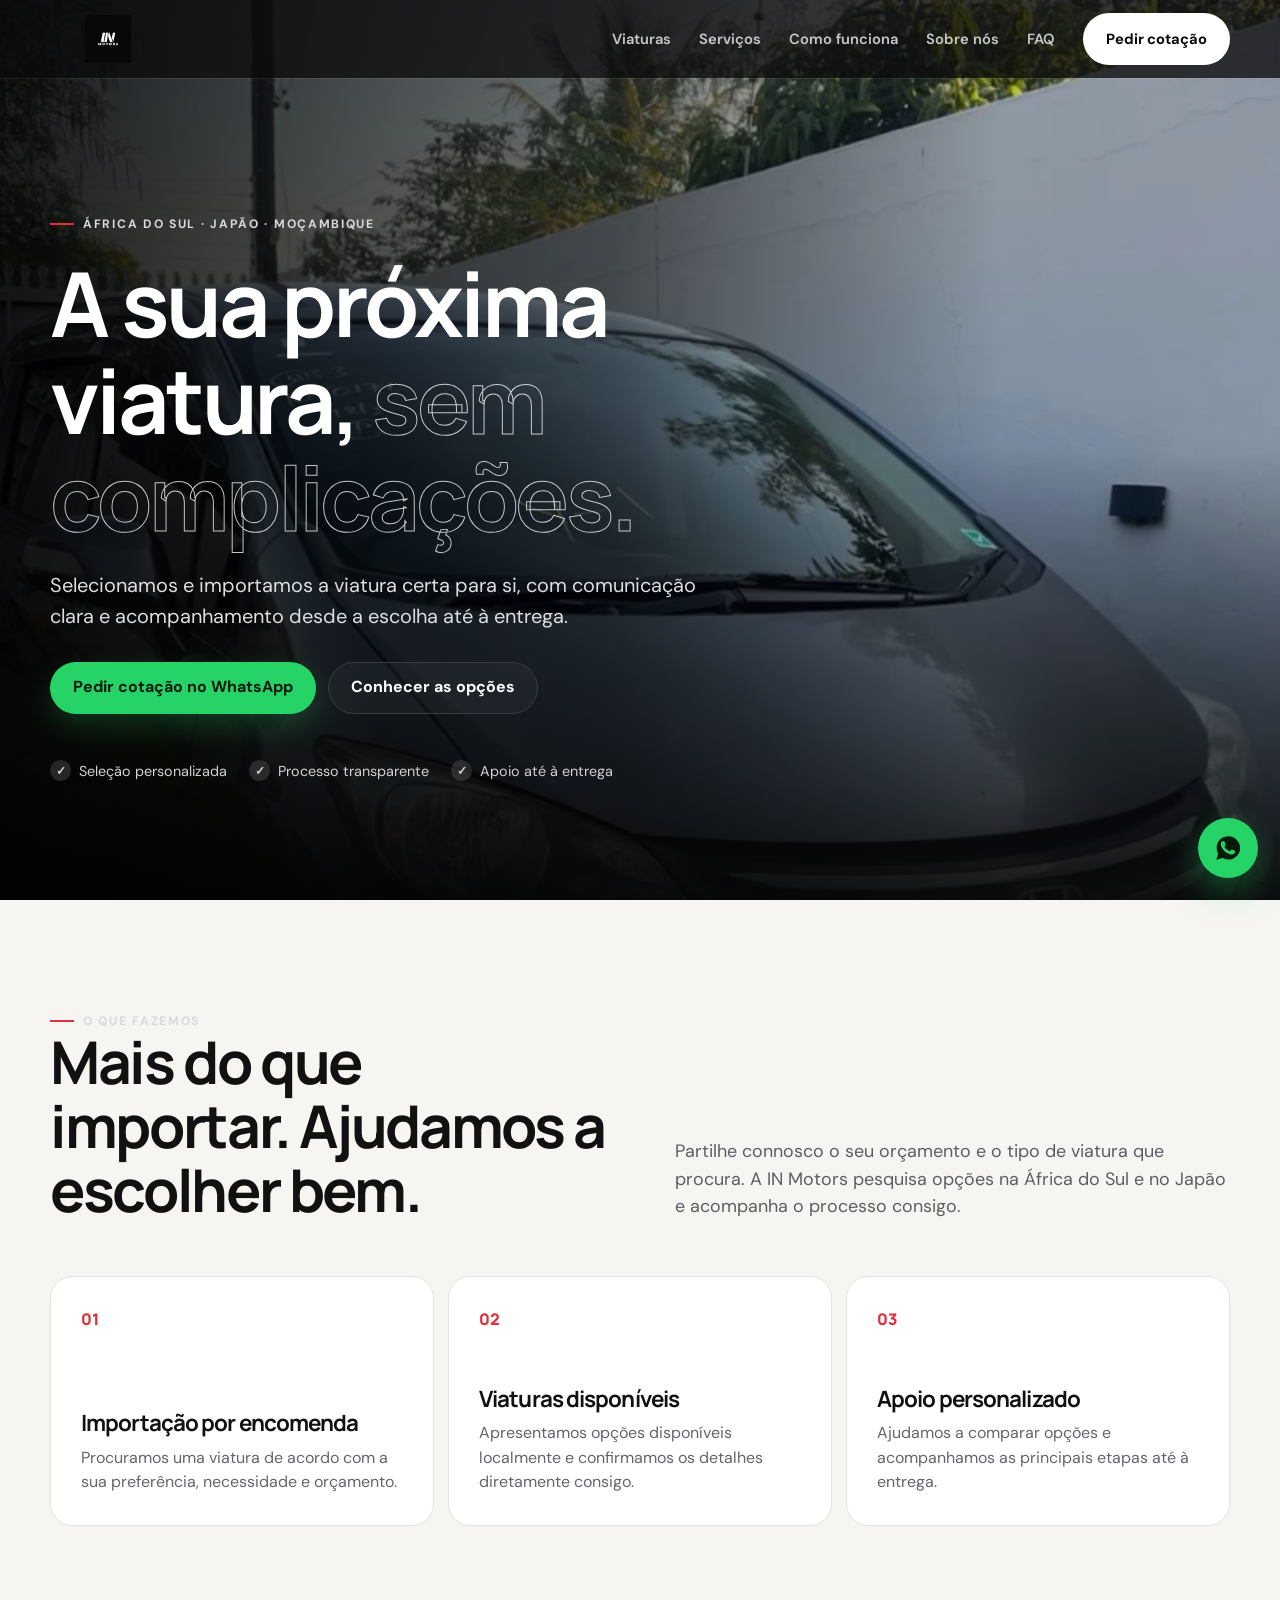
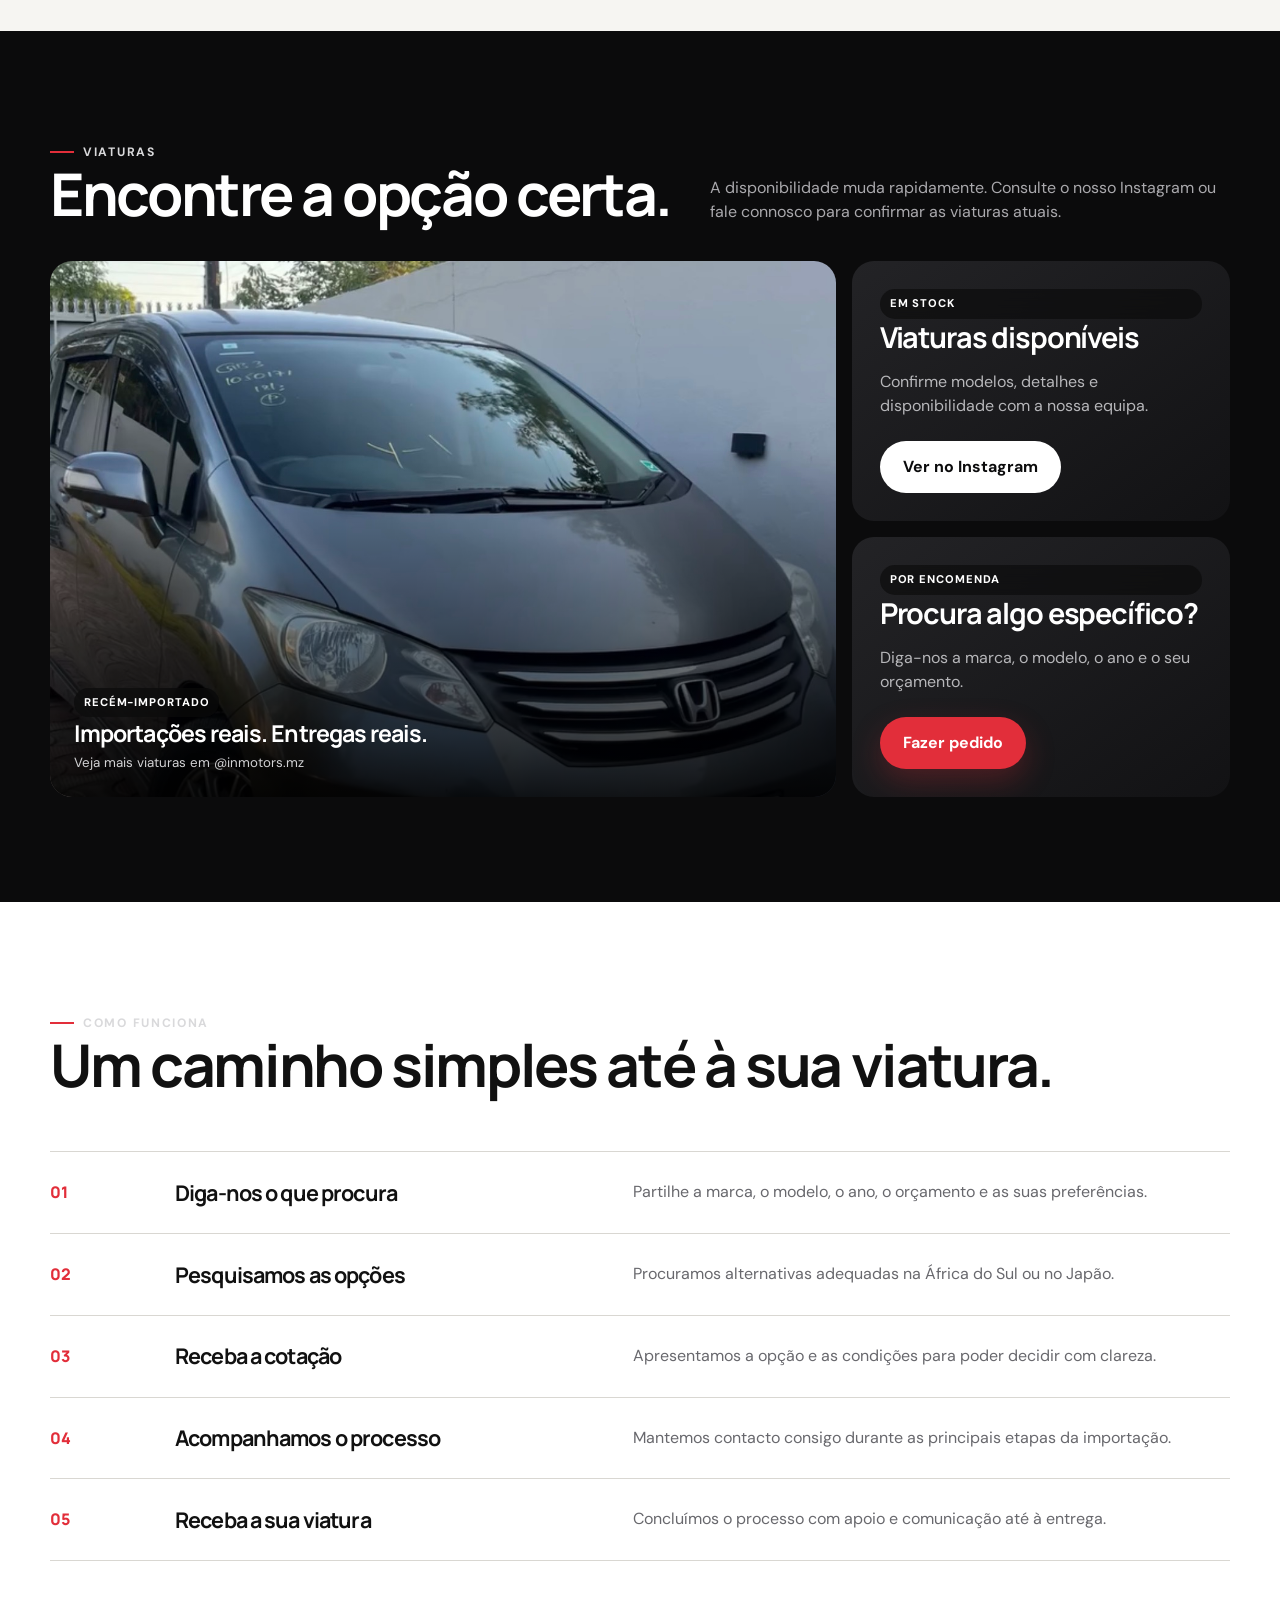
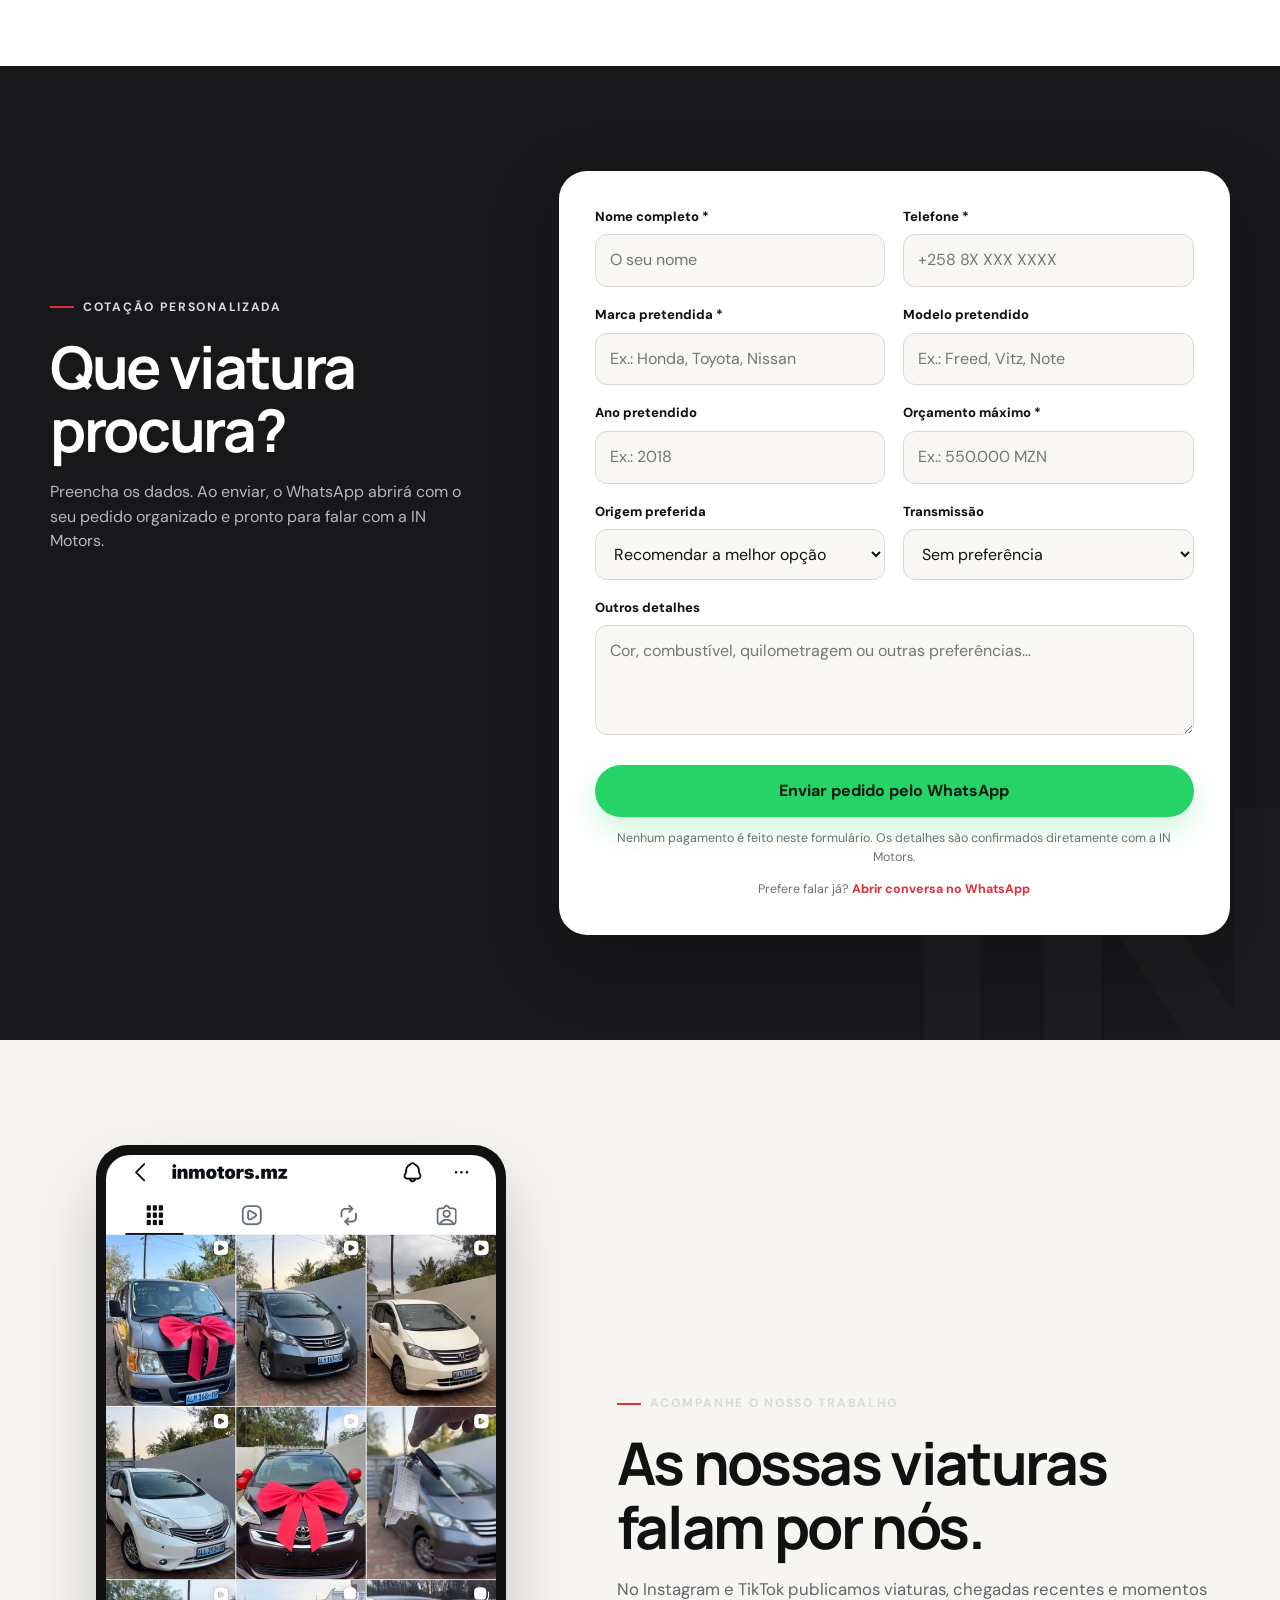
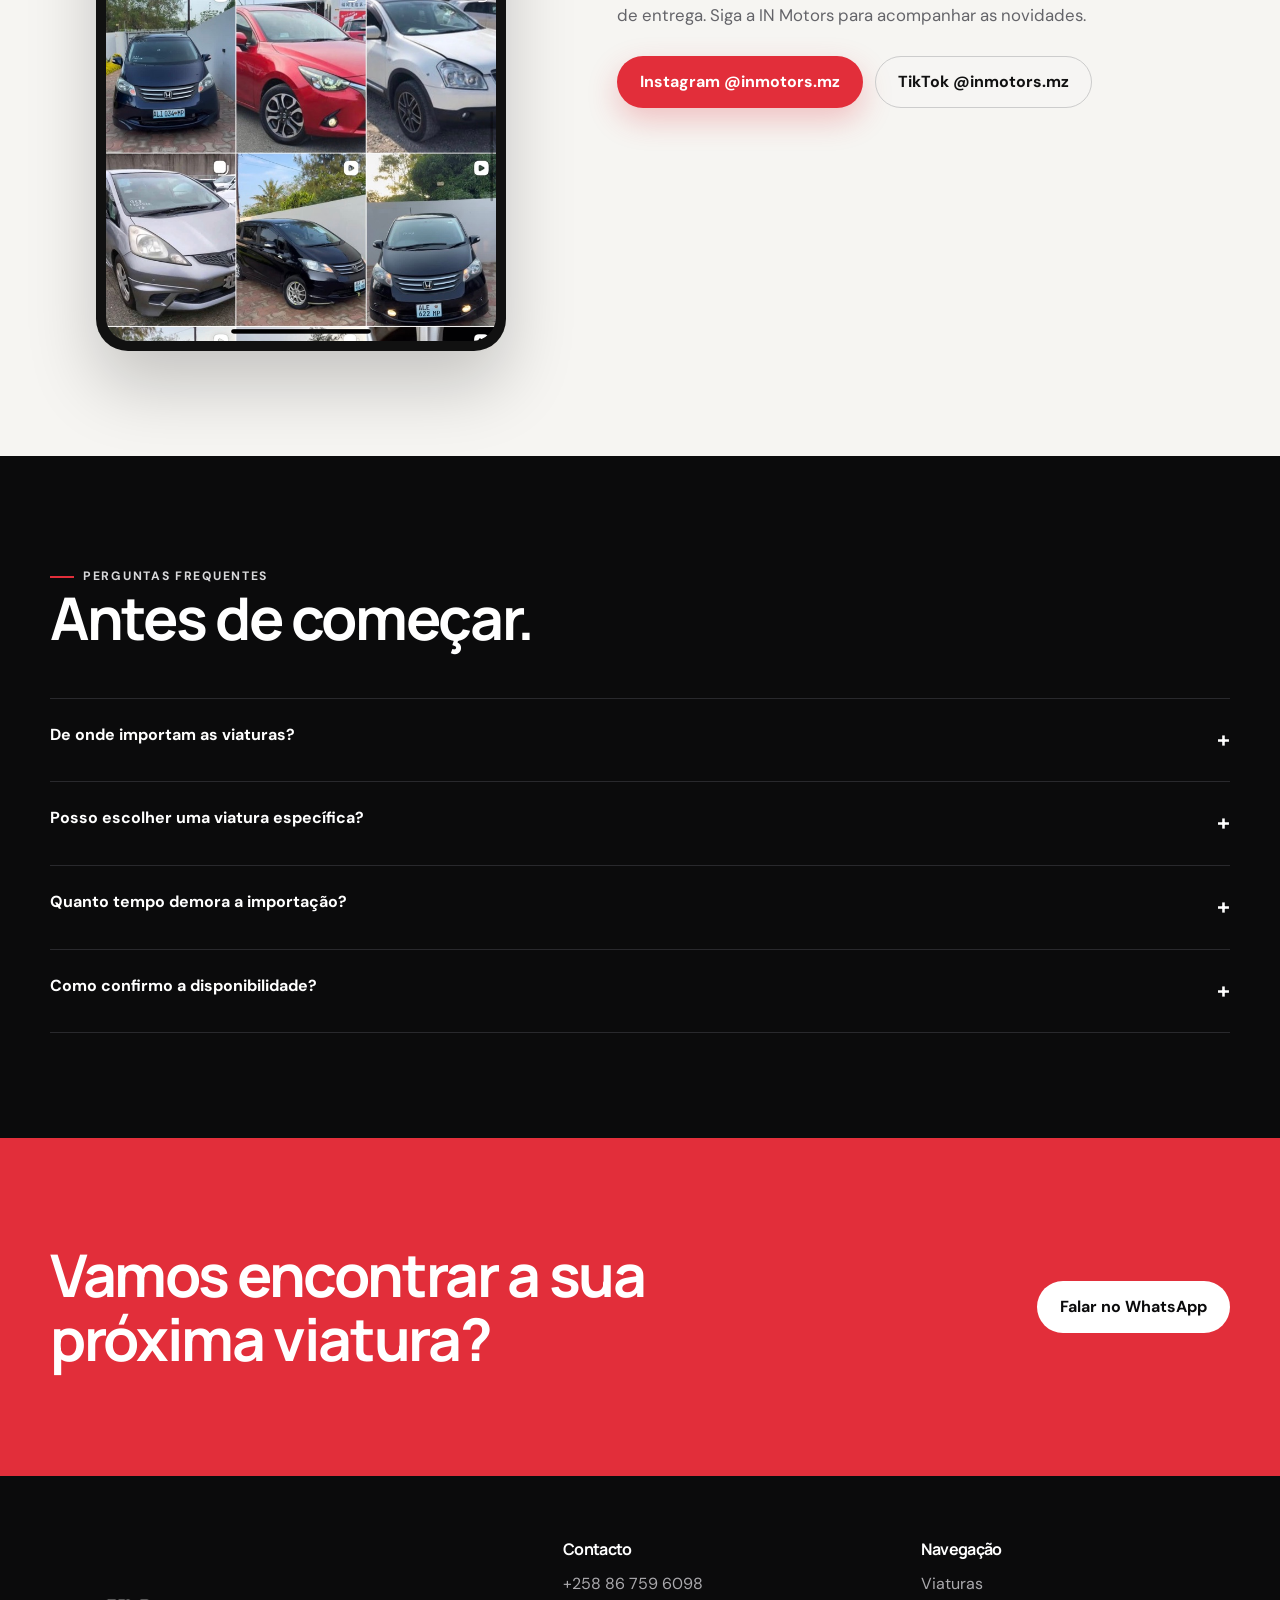
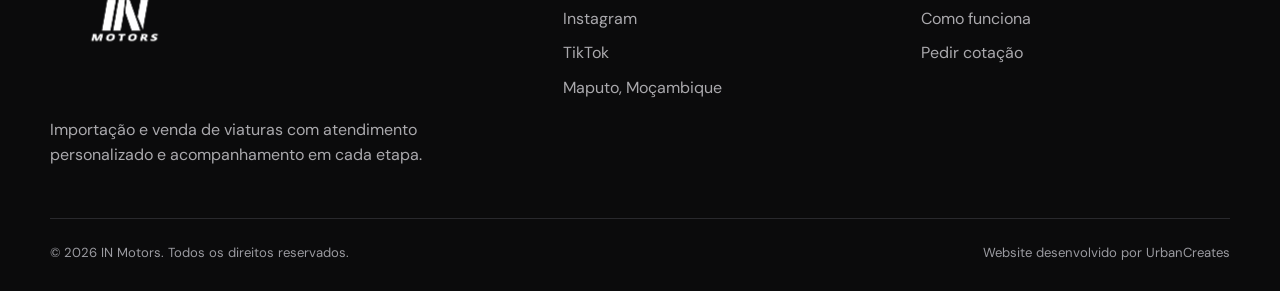
==== commit 141f39f6: "Update website" ====
--- a/index.html
+++ b/index.html
@@ -44,7 +44,7 @@
   <link href="https://fonts.googleapis.com/css2?family=DM+Sans:wght@400;500;600;700&family=Manrope:wght@500;600;700;800&display=swap" rel="stylesheet">
   <style>
     :root{--ink:#0b0b0c;--panel:#131315;--paper:#f6f5f2;--white:#fff;--muted:#aaa9ad;--line:#29292d;--accent:#e22e3a;--green:#25d366;--radius:22px;--shadow:0 24px 70px rgba(0,0,0,.22)}
-    *{box-sizing:border-box}html{scroll-behavior:smooth;scroll-padding-top:96px}body{margin:0;background:var(--ink);color:var(--white);font-family:"DM Sans",sans-serif;line-height:1.55;overflow-x:hidden}body.menu-open{overflow:hidden}img{display:block;max-width:100%}a{color:inherit;text-decoration:none}button,input,select,textarea{font:inherit}:focus-visible{outline:2px solid var(--accent);outline-offset:3px;border-radius:4px}.container{width:min(1180px,calc(100% - 40px));margin:auto}.eyebrow{display:inline-flex;align-items:center;gap:9px;color:#d9d9db;font-weight:700;font-size:.76rem;letter-spacing:.14em;text-transform:uppercase}.eyebrow:before{content:"";width:24px;height:2px;background:var(--accent)}h1,h2,h3{font-family:Manrope,sans-serif;letter-spacing:-.04em;line-height:1.08;margin:0}h1{font-size:clamp(2.8rem,7vw,6.5rem);max-width:850px}h2{font-size:clamp(2rem,4.6vw,4.25rem)}p{margin:0}.muted{color:var(--muted)}.section{padding:105px 0}.btn{display:inline-flex;align-items:center;justify-content:center;gap:10px;min-height:52px;padding:0 22px;border-radius:999px;border:1px solid transparent;font-weight:700;transition:.25s ease;cursor:pointer}.btn:hover{transform:translateY(-2px)}.btn-white{background:#fff;color:#0b0b0c}.btn-outline{border-color:#3b3b3f;color:#fff;background:rgba(255,255,255,.04)}.btn-red{background:var(--accent);color:#fff}.btn-wa{background:var(--green);color:#071b0d}.icon{width:20px;height:20px;fill:currentColor}.nav{position:fixed;inset:0 0 auto;z-index:50;border-bottom:1px solid rgba(255,255,255,.08)}.nav:before{content:"";position:absolute;inset:0;z-index:-1;background:rgba(11,11,12,.76);-webkit-backdrop-filter:blur(18px);backdrop-filter:blur(18px);transition:background .3s ease}.nav-inner{position:relative;height:78px;display:flex;align-items:center;justify-content:space-between;gap:30px}.logo{display:flex;align-items:center;gap:12px}.logo img{width:116px;height:48px;object-fit:contain;filter:invert(1);mix-blend-mode:screen}.nav-links{display:flex;align-items:center;gap:28px;font-weight:600;font-size:.92rem}.nav-links a:not(.btn){color:#c9c9cc}.nav-links a:hover{color:#fff}.menu-btn{display:none;place-items:center;width:44px;height:44px;color:#fff;background:none;border:0;padding:0;margin-right:-10px;-webkit-tap-highlight-color:transparent}.menu-btn svg{width:26px;height:26px}.hero{min-height:100svh;display:flex;align-items:flex-end;position:relative;padding:160px 0 70px;background:#111 url("assets/honda-imported.jpeg") center 34%/cover no-repeat}.hero:before{content:"";position:absolute;inset:0;background:linear-gradient(90deg,rgba(0,0,0,.88) 0%,rgba(0,0,0,.55) 48%,rgba(0,0,0,.08) 78%),linear-gradient(0deg,rgba(11,11,12,.96) 0%,transparent 50%)}.hero-content{position:relative;z-index:1}.hero .eyebrow{margin-bottom:22px}.hero h1 span{color:#fff}@supports (-webkit-text-stroke:1px #fff){.hero h1 span{color:transparent;-webkit-text-stroke:1px rgba(255,255,255,.76)}}.hero-copy{max-width:650px;color:#dedee0;font-size:clamp(1rem,2vw,1.25rem);margin:24px 0 30px}.hero-actions{display:flex;flex-wrap:wrap;gap:12px}.trust-row{display:flex;flex-wrap:wrap;gap:22px;margin-top:46px;color:#d2d2d4;font-size:.9rem}.trust-row span{display:flex;align-items:center;gap:8px}.trust-row b{display:grid;place-items:center;width:21px;height:21px;border-radius:50%;background:rgba(255,255,255,.13);font-size:.75rem}.intro{background:var(--paper);color:#111}.split-head{display:grid;grid-template-columns:1fr 1fr;gap:70px;align-items:end;margin-bottom:55px}.split-head p{font-size:1.12rem;color:#5d5d62;max-width:560px}.service-grid{display:grid;grid-template-columns:repeat(3,1fr);gap:14px}.service-card{background:#fff;border:1px solid #e5e3df;border-radius:var(--radius);padding:30px;min-height:250px;display:flex;flex-direction:column}.number{font-family:Manrope,sans-serif;font-weight:800;color:var(--accent);margin-bottom:auto}.service-card h3{font-size:1.4rem;margin:28px 0 10px}.service-card p{color:#65656a}.inventory-head{display:flex;justify-content:space-between;align-items:end;gap:30px;margin-bottom:36px}.inventory-head p{max-width:520px}.vehicle-grid{display:grid;grid-template-columns:1.35fr .65fr;grid-template-rows:260px 260px;gap:16px}.vehicle-card{position:relative;overflow:hidden;border-radius:var(--radius);background:#222;isolation:isolate}.vehicle-card:first-child{grid-row:1/3}.vehicle-card img{width:100%;height:100%;object-fit:cover;transition:.6s ease}.vehicle-card:hover img{transform:scale(1.035)}.vehicle-card:after{content:"";position:absolute;inset:0;background:linear-gradient(0deg,rgba(0,0,0,.9),transparent 65%);z-index:1}.vehicle-info{position:absolute;z-index:2;inset:auto 24px 22px}.vehicle-info h3{font-size:1.45rem;margin:4px 0}.vehicle-info small{color:#d2d2d4}.status{display:inline-flex;padding:6px 10px;border-radius:99px;background:rgba(11,11,12,.66);backdrop-filter:blur(8px);font-size:.7rem;font-weight:800;letter-spacing:.08em;text-transform:uppercase}.vehicle-card.secondary{background:linear-gradient(145deg,#232326,#121214);padding:28px}.vehicle-card.secondary:after{display:none}.vehicle-card.secondary .vehicle-info{position:static;height:100%;display:flex;flex-direction:column}.vehicle-card.secondary h3{font-size:1.8rem;margin-top:auto}.vehicle-card.secondary p{color:#b7b7ba;margin:12px 0 22px}.vehicle-card.secondary .btn{align-self:flex-start}.process{background:#fff;color:#111}.steps{margin-top:55px;border-top:1px solid #d9d7d2}.step{display:grid;grid-template-columns:90px .85fr 1.2fr;gap:35px;padding:28px 0;border-bottom:1px solid #d9d7d2;align-items:center}.step-num{color:var(--accent);font-family:Manrope;font-weight:800}.step h3{font-size:1.35rem}.step p{color:#68686d}.quote{position:relative;background:#18181b;overflow:hidden}.quote:before{content:"IN";position:absolute;right:-40px;bottom:-120px;font-family:Manrope;font-weight:800;font-size:420px;color:rgba(255,255,255,.025);line-height:1}.quote-grid{position:relative;display:grid;grid-template-columns:.78fr 1.22fr;gap:80px}.quote-copy{position:sticky;top:120px;align-self:start}.quote-copy h2{margin:18px 0}.quote-copy p{color:#b8b8bc}.form{background:#fff;color:#111;padding:36px;border-radius:28px;box-shadow:var(--shadow)}.form-grid{display:grid;grid-template-columns:1fr 1fr;gap:18px}.field.full{grid-column:1/-1}.field label{display:block;font-size:.82rem;font-weight:800;margin-bottom:7px}.field input,.field select,.field textarea{width:100%;border:1px solid #d9d7d2;background:#f8f7f4;border-radius:12px;padding:13px 14px;color:#111;outline:0}.field input:focus,.field select:focus,.field textarea:focus{border-color:#111;box-shadow:0 0 0 3px rgba(0,0,0,.07)}.field textarea{resize:vertical;min-height:110px}.form .btn{width:100%;margin-top:22px;border:0}.form-note{font-size:.78rem;color:#6f6f73;margin-top:12px;text-align:center}.social{background:var(--paper);color:#111}.social-grid{display:grid;grid-template-columns:.9fr 1.1fr;gap:65px;align-items:center}.phone-shot{position:relative;margin:auto;width:min(410px,100%);padding:10px;background:#111;border-radius:32px;box-shadow:0 35px 70px rgba(0,0,0,.2);transform:rotate(-1.2deg)}.phone-shot img{width:100%;border-radius:24px}.social-copy h2{margin:18px 0}.social-copy>p{color:#646469;font-size:1.05rem;margin-bottom:28px}.social-actions{display:flex;flex-wrap:wrap;gap:12px}.faq-list{margin-top:48px;border-top:1px solid var(--line)}.faq-item{border-bottom:1px solid var(--line)}.faq-q{width:100%;color:#fff;background:none;border:0;padding:24px 0;text-align:left;display:flex;justify-content:space-between;gap:20px;font-weight:700;cursor:pointer}.faq-q span:last-child{font-size:1.4rem;transition:.25s}.faq-a{display:grid;grid-template-rows:0fr;transition:.3s}.faq-a p{overflow:hidden;color:#aaa9ad}.faq-item.open .faq-a{grid-template-rows:1fr}.faq-item.open .faq-a p{padding:0 40px 24px 0}.faq-item.open .faq-q span:last-child{transform:rotate(45deg)}.cta{background:var(--accent);color:#fff}.cta-inner{display:flex;align-items:center;justify-content:space-between;gap:40px}.cta h2{max-width:700px}.cta .btn-white{flex:0 0 auto}.footer{padding:65px 0 28px}.footer-grid{display:grid;grid-template-columns:1.2fr .8fr .8fr;gap:50px}.footer-brand img{width:150px;filter:invert(1);mix-blend-mode:screen;margin-bottom:18px}.footer-brand p{max-width:420px;color:#aaa9ad}.footer h3{font-size:1rem;margin-bottom:14px}.footer-links{display:grid;gap:10px;color:#aaa9ad}.footer-links a:hover{color:#fff}.copyright{border-top:1px solid var(--line);margin-top:50px;padding-top:24px;display:flex;justify-content:space-between;color:#9b9ba1;font-size:.82rem}.whatsapp-float{position:fixed;right:22px;bottom:22px;z-index:45;width:60px;height:60px;border-radius:50%;display:grid;place-items:center;background:var(--green);color:#071b0d;box-shadow:0 12px 35px rgba(37,211,102,.35);transition:.2s}.whatsapp-float:hover{transform:scale(1.06)}
+    *{box-sizing:border-box}html{scroll-behavior:smooth;scroll-padding-top:96px}body{margin:0;background:var(--ink);color:var(--white);font-family:"DM Sans",sans-serif;line-height:1.55;overflow-x:hidden}body.menu-open{overflow:hidden}img{display:block;max-width:100%}a{color:inherit;text-decoration:none}button,input,select,textarea{font:inherit}:focus-visible{outline:2px solid var(--accent);outline-offset:3px;border-radius:4px}.container{width:min(1180px,calc(100% - 40px));margin:auto}.eyebrow{display:inline-flex;align-items:center;gap:9px;color:#d9d9db;font-weight:700;font-size:.76rem;letter-spacing:.14em;text-transform:uppercase}.eyebrow:before{content:"";width:24px;height:2px;background:var(--accent)}h1,h2,h3{font-family:Manrope,sans-serif;letter-spacing:-.04em;line-height:1.08;margin:0}h1{font-size:clamp(2.8rem,7vw,6.5rem);max-width:850px}h2{font-size:clamp(2rem,4.6vw,4.25rem)}p{margin:0}.muted{color:var(--muted)}.section{padding:105px 0}.btn{display:inline-flex;align-items:center;justify-content:center;gap:10px;min-height:52px;padding:0 22px;border-radius:999px;border:1px solid transparent;font-weight:700;transition:.25s ease;cursor:pointer}.btn:hover{transform:translateY(-2px)}.btn-white{background:#fff;color:#0b0b0c}.btn-outline{border-color:#3b3b3f;color:#fff;background:rgba(255,255,255,.04)}.btn-red{background:var(--accent);color:#fff}.btn-wa{background:var(--green);color:#071b0d}.icon{width:20px;height:20px;fill:currentColor}.nav{position:fixed;inset:0 0 auto;z-index:50;border-bottom:1px solid rgba(255,255,255,.08)}.nav:before{content:"";position:absolute;inset:0;z-index:-1;background:rgba(11,11,12,.76);-webkit-backdrop-filter:blur(18px);backdrop-filter:blur(18px);transition:background .3s ease}.nav-inner{position:relative;height:78px;display:flex;align-items:center;justify-content:space-between;gap:30px}.logo{display:flex;align-items:center;gap:12px}.logo img{width:116px;height:48px;object-fit:contain;filter:invert(1);mix-blend-mode:screen}.nav-links{display:flex;align-items:center;gap:28px;font-weight:600;font-size:.92rem}.nav-links a:not(.btn){color:#c9c9cc}.nav-links a:hover{color:#fff}.menu-btn{display:none;place-items:center;width:44px;height:44px;color:#fff;background:none;border:0;padding:0;margin-right:-10px;-webkit-tap-highlight-color:transparent}.menu-btn svg{width:26px;height:26px}.hero{min-height:100svh;display:flex;align-items:flex-end;position:relative;padding:160px 0 70px;background:#111 url("assets/honda-imported.jpeg") center 34%/cover no-repeat}.hero:before{content:"";position:absolute;inset:0;background:linear-gradient(90deg,rgba(0,0,0,.88) 0%,rgba(0,0,0,.55) 48%,rgba(0,0,0,.08) 78%),linear-gradient(0deg,rgba(11,11,12,.96) 0%,transparent 50%)}.hero-content{position:relative;z-index:1}.hero .eyebrow{margin-bottom:22px}.hero h1 span{color:#fff}@supports (-webkit-text-stroke:1px #fff){.hero h1 span{color:transparent;-webkit-text-stroke:1px rgba(255,255,255,.76)}}.hero-copy{max-width:650px;color:#dedee0;font-size:clamp(1rem,2vw,1.25rem);margin:24px 0 30px}.hero-actions{display:flex;flex-wrap:wrap;gap:12px}.trust-row{display:flex;flex-wrap:wrap;gap:22px;margin-top:46px;color:#d2d2d4;font-size:.9rem}.trust-row span{display:flex;align-items:center;gap:8px}.trust-row b{display:grid;place-items:center;width:21px;height:21px;border-radius:50%;background:rgba(255,255,255,.13);font-size:.75rem}.intro{background:var(--paper);color:#111}.split-head{display:grid;grid-template-columns:1fr 1fr;gap:70px;align-items:end;margin-bottom:55px}.split-head p{font-size:1.12rem;color:#5d5d62;max-width:560px}.service-grid{display:grid;grid-template-columns:repeat(3,1fr);gap:14px}.service-card{background:#fff;border:1px solid #e5e3df;border-radius:var(--radius);padding:30px;min-height:250px;display:flex;flex-direction:column}.number{font-family:Manrope,sans-serif;font-weight:800;color:var(--accent);margin-bottom:auto}.service-card h3{font-size:1.4rem;margin:28px 0 10px}.service-card p{color:#65656a}.inventory-head{display:flex;justify-content:space-between;align-items:end;gap:30px;margin-bottom:36px}.inventory-head p{max-width:520px}.vehicle-grid{display:grid;grid-template-columns:1.35fr .65fr;grid-template-rows:260px 260px;gap:16px}.vehicle-card{position:relative;overflow:hidden;border-radius:var(--radius);background:#222;isolation:isolate}.vehicle-card:first-child{grid-row:1/3}.vehicle-card img{width:100%;height:100%;object-fit:cover;transition:.6s ease}.vehicle-card:hover img{transform:scale(1.035)}.vehicle-card:after{content:"";position:absolute;inset:0;background:linear-gradient(0deg,rgba(0,0,0,.9),transparent 65%);z-index:1}.vehicle-info{position:absolute;z-index:2;inset:auto 24px 22px}.vehicle-info h3{font-size:1.45rem;margin:4px 0}.vehicle-info small{color:#d2d2d4}.status{display:inline-flex;padding:6px 10px;border-radius:99px;background:rgba(11,11,12,.66);backdrop-filter:blur(8px);font-size:.7rem;font-weight:800;letter-spacing:.08em;text-transform:uppercase}.vehicle-card.secondary{background:linear-gradient(145deg,#232326,#121214);padding:28px}.vehicle-card.secondary:after{display:none}.vehicle-card.secondary .vehicle-info{position:static;height:100%;display:flex;flex-direction:column}.vehicle-card.secondary h3{font-size:1.8rem;margin-top:auto}.vehicle-card.secondary p{color:#b7b7ba;margin:12px 0 22px}.vehicle-card.secondary .btn{align-self:flex-start}.process{background:#fff;color:#111}.steps{margin-top:55px;border-top:1px solid #d9d7d2}.step{display:grid;grid-template-columns:90px .85fr 1.2fr;gap:35px;padding:28px 0;border-bottom:1px solid #d9d7d2;align-items:center}.step-num{color:var(--accent);font-family:Manrope;font-weight:800}.step h3{font-size:1.35rem}.step p{color:#68686d}.quote{position:relative;background:#18181b;overflow:hidden}.quote:before{content:"IN";position:absolute;right:-40px;bottom:-120px;font-family:Manrope;font-weight:800;font-size:420px;color:rgba(255,255,255,.025);line-height:1}.quote-grid{position:relative;display:grid;grid-template-columns:.78fr 1.22fr;gap:80px}.quote-copy{position:sticky;top:120px;align-self:start}.quote-copy h2{margin:18px 0}.quote-copy p{color:#b8b8bc}.form{background:#fff;color:#111;padding:36px;border-radius:28px;box-shadow:var(--shadow)}.form-grid{display:grid;grid-template-columns:1fr 1fr;gap:18px}.field.full{grid-column:1/-1}.field label{display:block;font-size:.82rem;font-weight:800;margin-bottom:7px}.field input,.field select,.field textarea{width:100%;border:1px solid #d9d7d2;background:#f8f7f4;border-radius:12px;padding:13px 14px;color:#111;outline:0}.field input:focus,.field select:focus,.field textarea:focus{border-color:#111;box-shadow:0 0 0 3px rgba(0,0,0,.07)}.field textarea{resize:vertical;min-height:110px}.form .btn{width:100%;margin-top:22px;border:0}.form-note{font-size:.78rem;color:#6f6f73;margin-top:12px;text-align:center}.social{background:var(--paper);color:#111}.social-grid{display:grid;grid-template-columns:.9fr 1.1fr;gap:65px;align-items:center}.phone-shot{position:relative;margin:auto;width:min(410px,100%);padding:10px;background:#111;border-radius:32px;box-shadow:0 35px 70px rgba(0,0,0,.2);transform:rotate(-1.2deg)}.phone-shot img{display:block;width:100%;aspect-ratio:709/1428;object-fit:cover;object-position:50% 100%;border-radius:24px}.social-copy h2{margin:18px 0}.social-copy>p{color:#646469;font-size:1.05rem;margin-bottom:28px}.social-actions{display:flex;flex-wrap:wrap;gap:12px}.faq-list{margin-top:48px;border-top:1px solid var(--line)}.faq-item{border-bottom:1px solid var(--line)}.faq-q{width:100%;color:#fff;background:none;border:0;padding:24px 0;text-align:left;display:flex;justify-content:space-between;gap:20px;font-weight:700;cursor:pointer}.faq-q span:last-child{font-size:1.4rem;transition:.25s}.faq-a{display:grid;grid-template-rows:0fr;transition:.3s}.faq-a p{overflow:hidden;color:#aaa9ad}.faq-item.open .faq-a{grid-template-rows:1fr}.faq-item.open .faq-a p{padding:0 40px 24px 0}.faq-item.open .faq-q span:last-child{transform:rotate(45deg)}.cta{background:var(--accent);color:#fff}.cta-inner{display:flex;align-items:center;justify-content:space-between;gap:40px}.cta h2{max-width:700px}.cta .btn-white{flex:0 0 auto}.footer{padding:65px 0 28px}.footer-grid{display:grid;grid-template-columns:1.2fr .8fr .8fr;gap:50px}.footer-brand img{width:150px;filter:invert(1);mix-blend-mode:screen;margin-bottom:18px}.footer-brand p{max-width:420px;color:#aaa9ad}.footer h3{font-size:1rem;margin-bottom:14px}.footer-links{display:grid;gap:10px;color:#aaa9ad}.footer-links a:hover{color:#fff}.copyright{border-top:1px solid var(--line);margin-top:50px;padding-top:24px;display:flex;justify-content:space-between;color:#9b9ba1;font-size:.82rem}.whatsapp-float{position:fixed;right:22px;bottom:22px;z-index:45;width:60px;height:60px;border-radius:50%;display:grid;place-items:center;background:var(--green);color:#071b0d;box-shadow:0 12px 35px rgba(37,211,102,.35);transition:.2s}.whatsapp-float:hover{transform:scale(1.06)}
     ::selection{background:var(--accent);color:#fff}
     .scroll-progress{position:fixed;top:0;left:0;height:3px;width:0;background:linear-gradient(90deg,var(--accent),#ff7a4d);z-index:60;transition:width .1s linear}
     .nav{transition:box-shadow .3s ease}
